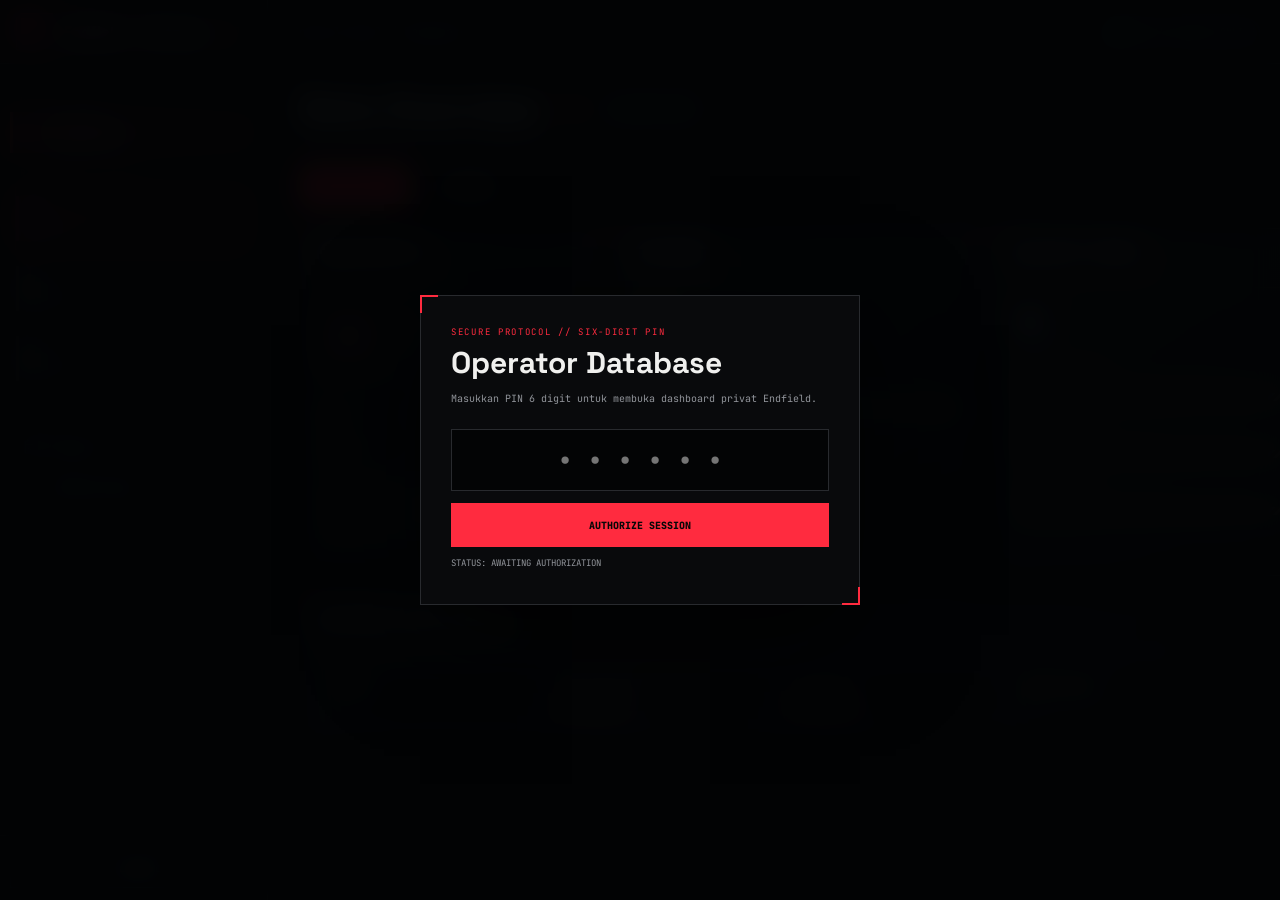
==== index.html @ 93e04195 "Add files via upload" ====
<!DOCTYPE html>
<html lang="id">
<head>
  <meta charset="UTF-8">
  <meta name="viewport" content="width=device-width, initial-scale=1.0">
  <meta name="theme-color" content="#050607">

  <title>Endfield Protocol Dashboard</title>

  <link rel="icon" type="image/png"
        href="https://cdn2.cdnstep.com/uZonBNFhuQtCPjNRKuWd/cover-2.thumb256.png">
  <link rel="preconnect" href="https://fonts.googleapis.com">
  <link rel="preconnect" href="https://fonts.gstatic.com" crossorigin>
  <link href="https://fonts.googleapis.com/css2?family=JetBrains+Mono:wght@400;500;600;700;800&family=Space+Grotesk:wght@600;700&display=swap"
        rel="stylesheet">
  <link rel="stylesheet" href="./dashboard.css?v=20260714-live11">
</head>

<body>
  <div class="background-media" aria-hidden="true"></div>

  <div class="app-shell">
    <aside id="sidebar" class="sidebar">
      <div class="brand">
        <div class="brand-logo">
          <img
            src="https://raw.githubusercontent.com/Yue-plus/endfield_icons/main/svg/endfield-industries.svg"
            alt="Endfield Industries">
        </div>

        <div class="brand-copy">
          <span class="brand-title">Endfield <span class="brand-slash">//</span> Protocol</span>
          <span class="brand-beta">BETA</span>
        </div>
      </div>

      <nav class="sidebar-nav">
        <div class="nav-label">Control Panel</div>

        <button class="nav-button active" type="button">
          <span class="nav-icon">▦</span>
          <span>Dashboard</span>
        </button>

        <div class="nav-label">Registered Accounts</div>
        <div id="accountMiniList" class="account-mini-list"></div>

        <div class="nav-label">Actions</div>

        <button id="sidebarCheckinButton" class="nav-button" type="button">
          <span class="nav-icon nav-svg-icon">
            <svg viewBox="0 0 24 24" aria-hidden="true">
                <path d="M7 2v3M17 2v3M3.5 9h17M5 4h14a2 2 0 0 1 2 2v13a2 2 0 0 1-2 2H5a2 2 0 0 1-2-2V6a2 2 0 0 1 2-2Z"/>
                <path d="m8 15 2.2 2.2L16.5 11"/>
              </svg>
          </span>
          <span>Check-in</span>
        </button>

        <button id="sidebarRefreshButton" class="nav-button" type="button">
          <span class="nav-icon">↻</span>
          <span>Refresh Data</span>
        </button>
      </nav>

      <div class="sidebar-footer">
        <button id="logoutButton" class="logout-button" type="button">
          ⇱ Logout
        </button>
      </div>
    </aside>

    <section class="main-shell">
      <header class="topbar">
        <div class="topbar-title">
          <button id="mobileMenuButton"
                  class="mobile-menu-button"
                  type="button"
                  aria-label="Buka menu">☰</button>
          <span>Control Panel / Dashboard</span>
        </div>

        <div class="topbar-status">
          <span id="networkIndicator" class="online-dot"></span>
          <span>Global Network Online</span>
        </div>
      </header>

      <main class="main-content">
        <div class="content-width">
          <section class="page-heading">
            <div class="page-title-row">
              <h1>Data Overview</h1>
              <span class="badge">Global</span>
              <span id="cacheBadge" class="badge cyan">Awaiting sync</span>
            </div>
            <p>Real-time operator account information</p>
          </section>

          <div class="dashboard-toolbar">
            <button id="checkinButton"
                    class="action-button primary"
                    type="button">
              <span class="button-svg-icon">
                <svg viewBox="0 0 24 24" aria-hidden="true">
                <path d="M7 2v3M17 2v3M3.5 9h17M5 4h14a2 2 0 0 1 2 2v13a2 2 0 0 1-2 2H5a2 2 0 0 1-2-2V6a2 2 0 0 1 2-2Z"/>
                <path d="m8 15 2.2 2.2L16.5 11"/>
              </svg>
              </span>
              <span>Check-in</span>
            </button>

            <button id="refreshButton"
                    class="action-button"
                    type="button">
              <span>↻</span>
              <span>Refresh</span>
            </button>

            <span id="toolbarInfo" aria-hidden="true"></span>
          </div>

          <section class="overview-grid">
            <!-- USER PROFILE -->
            <article class="panel user-panel">
              <header class="panel-header">
                <div>
                  <h2>User Profile</h2>
                  <small>User profile</small>
                </div>
                <span>01</span>
              </header>

              <div class="user-profile-body">
                <div class="profile-identity">
                  <div id="profileAvatar"
                       class="profile-avatar">
                    <span
                      id="profileAvatarFallback"
                      class="profile-avatar-fallback"
                      aria-hidden="true">
                    <svg viewBox="0 0 24 24">
                      <circle cx="12" cy="8" r="4"></circle>
                      <path d="M4.5 21c.8-5 3.2-7.5 7.5-7.5S18.7 16 19.5 21"></path>
                      <path d="M7.5 5.8 5.8 4.2M16.5 5.8l1.7-1.6"></path>
                    </svg>
                  </span>
                    <img id="profileAvatarImage"
                         alt="Avatar akun"
                         hidden>
                  </div>

                  <div>
                    <h3 id="profileName">—</h3>
                    <p id="profileLevelLabel">Lv.—</p>
                  </div>
                </div>

                <div class="identity-list">
                  <div class="identity-row">
                    <span>UID</span>
                    <strong
                      id="profileUid"
                      class="copyable-value"
                      role="button"
                      tabindex="0"
                      aria-label="Salin UID akun"
                      title="Klik untuk menyalin UID">—</strong>
                  </div>

                  <div class="identity-row">
                    <span>Server</span>
                    <strong id="profileServer">—</strong>
                  </div>
                </div>

                <div class="profile-stats">
                  <div class="metric-box">
                    <span>Operators</span>
                    <strong id="operatorCount">—</strong>
                  </div>

                  <div class="metric-box">
                    <span>Level</span>
                    <strong id="authorityLevel">—</strong>
                  </div>

                  <div class="metric-box">
                    <span>Exploration Level</span>
                    <strong id="explorationLevel">—</strong>
                  </div>
                </div>
              </div>
            </article>

            <!-- STAMINA -->
            <article class="panel stamina-panel">
              <header class="panel-header">
                <div>
                  <h2>Stamina</h2>
                  <small>Sanity / energy</small>
                </div>
                <span>02</span>
              </header>

              <div class="stamina-body">
                <div class="feature-icon stamina-icon">
                  <img
                    src="https://endfield.wiki.gg/images/Sanity.png"
                    alt="Sanity"
                    referrerpolicy="no-referrer">
                </div>

                <div class="stamina-value-row">
                  <strong id="sanityCurrent">—</strong>
                  <span>/</span>
                  <span id="sanityMax">316</span>
                </div>

                <div class="progress-track stamina-track">
                  <div id="sanityProgress"
                       class="progress-fill stamina-fill"></div>
                </div>

                <p id="sanityRecoveryText"
                   class="stamina-recovery">
                  Loading stamina data...
                </p>

                <div class="stamina-meta">
                  <div>
                    <span>Full recovery</span>
                    <strong id="sanityRecoveryTime">—</strong>
                  </div>
                  <div>
                    <span>Last data update</span>
                    <strong id="dataUpdatedAt">—</strong>
                  </div>
                </div>
              </div>
            </article>

            <!-- ACTIVITY TASKS -->
            <article class="panel activity-panel">
              <header class="panel-header">
                <div>
                  <h2>Activity Tasks</h2>
                  <small>Activity</small>
                </div>
                <span>03</span>
              </header>

              <div class="activity-body">
                <div class="feature-icon activity-icon">
                  <img
                    src="https://endfield.wiki.gg/images/thumb/Guide_icon.png/40px-Guide_icon.png?4670a8"
                    alt="Activity Tasks"
                    referrerpolicy="no-referrer">
                </div>

                <div class="task-block">
                  <div class="task-heading">
                    <span>Activity Points</span>
                    <strong>
                      <b id="dailyCurrent">—</b>
                      <small>/</small>
                      <small id="dailyMax">—</small>
                    </strong>
                  </div>
                  <div class="progress-track">
                    <div id="dailyProgress"
                         class="progress-fill daily-fill"></div>
                  </div>
                </div>

                <div class="task-block">
                  <div class="task-heading">
                    <span>Weekly Routine</span>
                    <strong>
                      <b id="weeklyCurrent">—</b>
                      <small>/</small>
                      <small id="weeklyMax">—</small>
                    </strong>
                  </div>
                  <div class="progress-track">
                    <div id="weeklyProgress"
                         class="progress-fill weekly-fill"></div>
                  </div>
                </div>

                <div class="task-block">
                  <div class="task-heading">
                    <span>Protocol Pass</span>
                    <strong>
                      <b id="protocolCurrent">—</b>
                      <small>/</small>
                      <small id="protocolMax">—</small>
                    </strong>
                  </div>
                  <div class="progress-track">
                    <div id="protocolProgress"
                         class="progress-fill protocol-fill"></div>
                  </div>
                </div>
              </div>
            </article>
          </section>

          <section class="panel status-panel">
            <header class="panel-header">
              <div>
                <h2>Account Sync Status</h2>
                <small>Source availability and refresh state</small>
              </div>
              <span>04</span>
            </header>

            <div class="status-body">
              <div class="status-item">
                <span>Username</span>
                <strong id="selectedAccountStatus">—</strong>
              </div>
              <div class="status-item">
                <span>Profile source</span>
                <strong id="profileSourceStatus">Waiting</strong>
              </div>
              <div class="status-item">
                <span>Live source</span>
                <strong id="liveSourceStatus">Waiting</strong>
              </div>
              <div class="status-item">
                <span>Browser refresh</span>
                <strong id="browserRefreshAt">—</strong>
              </div>
            </div>

            <div id="sourceErrors"
                 class="source-errors"
                 hidden></div>
          </section>
        </div>
      </main>
    </section>
  </div>

  <div id="toastRegion"
       class="toast-region"
       aria-live="polite"></div>

  <div id="loginLayer" class="login-layer">
    <form id="loginForm"
          class="login-card"
          autocomplete="off">
      <div class="login-kicker">
        SECURE PROTOCOL // SIX-DIGIT PIN
      </div>

      <h2>Operator Database</h2>

      <p>
        Masukkan PIN 6 digit untuk membuka dashboard privat Endfield.
      </p>

      <input id="pinInput"
             class="pin-input"
             type="password"
             inputmode="numeric"
             maxlength="6"
             placeholder="••••••"
             required>

      <button id="loginButton"
              class="login-button"
              type="submit">
        AUTHORIZE SESSION
      </button>

      <div id="loginMessage"
           class="login-message">
        STATUS: AWAITING AUTHORIZATION
      </div>
    </form>
  </div>

  <script src="./config.js?v=20260714-live11"></script>
  <script src="./dashboard.js?v=20260714-live11"></script>
</body>
</html>
---- dashboard.css ----
:root {
  --bg: #050607;
  --panel: #121315;
  --panel-2: #17181b;
  --line: #282a2e;
  --line-soft: #202226;
  --text: #f0f0ee;
  --muted: #92959b;
  --muted-2: #5a5e65;
  --yellow: #ff2b3f;
  --cyan: #00cde7;
  --green: #3fdc86;
  --red: #ff7b86;
  --blue: #3d9cff;
  --sidebar-width: 268px;
  --topbar-height: 64px;
}

* {
  box-sizing: border-box;
  margin: 0;
  padding: 0;
  border-radius: 0;
}

html,
body {
  width: 100%;
  min-height: 100%;
  background: var(--bg);
  color: var(--text);
  font-family: "JetBrains Mono", monospace;
}

body {
  overflow: hidden;
}

button,
input {
  font: inherit;
}

button {
  color: inherit;
}

[hidden] {
  display: none !important;
}

.background-media {
  position: fixed;
  inset: 0;
  z-index: 0;
  pointer-events: none;
  overflow: hidden;
  background:
    linear-gradient(
      135deg,
      transparent 0 58%,
      rgba(255, 43, 63, 0.07) 58% 58.35%,
      transparent 58.35% 100%
    ),
    radial-gradient(
      circle at 78% 14%,
      rgba(0, 205, 231, 0.16),
      transparent 31%
    ),
    radial-gradient(
      circle at 17% 84%,
      rgba(242, 223, 0, 0.13),
      transparent 32%
    ),
    linear-gradient(
      160deg,
      #0a0e12 0%,
      #06080b 46%,
      #0b1115 100%
    );
}


.background-media::before {
  content: "";
  position: absolute;
  inset: 0;
  background:
    linear-gradient(
      118deg,
      transparent 0 58%,
      rgba(242, 223, 0, 0.055) 58% 58.35%,
      transparent 58.35% 100%
    ),
    linear-gradient(
      118deg,
      transparent 0 69%,
      rgba(0, 205, 231, 0.045) 69% 69.22%,
      transparent 69.22% 100%
    ),
    repeating-linear-gradient(
      90deg,
      rgba(255, 255, 255, 0.018) 0 1px,
      transparent 1px 72px
    ),
    repeating-linear-gradient(
      0deg,
      rgba(255, 255, 255, 0.014) 0 1px,
      transparent 1px 72px
    );
  opacity: 0.9;
}

.background-media::after {
  content: "";
  position: absolute;
  inset: 0;
  background:
    linear-gradient(
      90deg,
      rgba(4, 6, 8, 0.95) 0%,
      rgba(4, 6, 8, 0.78) 31%,
      rgba(5, 8, 11, 0.68) 68%,
      rgba(4, 6, 8, 0.86) 100%
    ),
    linear-gradient(
      180deg,
      rgba(5, 6, 7, 0.68) 0%,
      rgba(5, 6, 7, 0.28) 34%,
      rgba(5, 6, 7, 0.78) 100%
    );
}

body::before {
  content: "ENDFIELD INDUSTRIES // ORIGINIUM NETWORK";
  position: fixed;
  z-index: 0;
  right: -78px;
  bottom: 116px;
  color: rgba(255, 255, 255, 0.025);
  font-family: "JetBrains Mono", monospace;
  font-size: clamp(34px, 5vw, 82px);
  font-weight: 800;
  letter-spacing: 9px;
  white-space: nowrap;
  transform: rotate(-90deg);
  transform-origin: right bottom;
  pointer-events: none;
}

.app-shell {
  position: relative;
  z-index: 1;
  min-height: 100vh;
  display: grid;
  grid-template-columns: var(--sidebar-width) minmax(0, 1fr);
}

.sidebar {
  min-height: 100vh;
  height: 100vh;
  height: 100dvh;
  max-height: 100dvh;
  display: flex;
  flex-direction: column;
  overflow: hidden;
  background:
    linear-gradient(
      180deg,
      rgba(7, 9, 11, 0.96),
      rgba(5, 7, 9, 0.92)
    );
  border-right: 1px solid var(--line);
}

.brand {
  height: var(--topbar-height);
  padding: 0 16px;
  display: flex;
  align-items: center;
  gap: 11px;
  border-bottom: 1px solid var(--line);
  background:
    linear-gradient(
      110deg,
      rgba(255, 43, 63, 0.07),
      transparent 48%
    );
  font-family: "Space Grotesk", sans-serif;
}

.brand-logo {
  width: 37px;
  height: 37px;
  flex: 0 0 37px;
  display: grid;
  place-items: center;
  border: 1px solid rgba(255, 43, 63, 0.48);
  background: rgba(255, 43, 63, 0.08);
  clip-path: polygon(
    14% 0,
    100% 0,
    100% 86%,
    86% 100%,
    0 100%,
    0 14%
  );
}

.brand-logo img {
  width: 27px;
  height: 27px;
  display: block;
  object-fit: contain;
  filter:
    brightness(0)
    saturate(100%)
    invert(28%)
    sepia(93%)
    saturate(4320%)
    hue-rotate(338deg)
    brightness(104%)
    contrast(108%);
}

.brand-copy {
  min-width: 0;
  display: flex;
  align-items: baseline;
  gap: 7px;
  white-space: nowrap;
}

.brand-title {
  overflow: hidden;
  color: var(--text);
  font-size: 15px;
  font-weight: 700;
  letter-spacing: -0.25px;
  text-overflow: ellipsis;
}

.brand-slash {
  color: var(--yellow);
}

.brand-beta {
  flex: 0 0 auto;
  padding: 2px 4px;
  border: 1px solid rgba(255, 43, 63, 0.68);
  color: var(--yellow);
  font-family: "JetBrains Mono", monospace;
  font-size: 7px;
  font-weight: 800;
  letter-spacing: 1px;
}

.sidebar-nav {
  min-height: 0;
  flex: 1 1 auto;
  padding: 14px 10px;
  overflow-x: hidden;
  overflow-y: auto;
  overscroll-behavior: contain;
  scrollbar-width: thin;
  scrollbar-color: rgba(255, 43, 63, 0.40) transparent;
}

.nav-label {
  margin: 14px 10px 8px;
  color: var(--muted-2);
  font-size: 9px;
  letter-spacing: 1.6px;
  text-transform: uppercase;
}

.nav-button {
  width: 100%;
  min-height: 41px;
  padding: 0 12px;
  border: 0;
  background: transparent;
  display: flex;
  align-items: center;
  gap: 11px;
  cursor: pointer;
  color: #c8c9c7;
  font-size: 12px;
  text-align: left;
  transition: 0.15s ease;
}

.nav-button:hover {
  color: var(--text);
  background: rgba(255, 255, 255, 0.045);
}

.nav-button.active {
  color: var(--text);
  background: linear-gradient(90deg, rgba(255, 43, 63, 0.18), rgba(255, 43, 63, 0.08));
  border-left: 3px solid var(--yellow);
  font-weight: 700;
  box-shadow: inset 0 0 0 1px rgba(255, 43, 63, 0.15);
}

.nav-icon {
  width: 19px;
  color: var(--muted);
  text-align: center;
  font-size: 14px;
}

.nav-svg-icon,
.button-svg-icon {
  display: inline-grid;
  place-items: center;
}

.nav-svg-icon svg {
  width: 17px;
  height: 17px;
}

.button-svg-icon svg {
  width: 16px;
  height: 16px;
}

.nav-svg-icon svg,
.button-svg-icon svg {
  fill: none;
  stroke: currentColor;
  stroke-width: 1.8;
  stroke-linecap: square;
  stroke-linejoin: miter;
}

.action-button.primary .button-svg-icon {
  color: #080808;
}

.nav-button.active .nav-icon {
  color: var(--yellow);
  text-shadow: 0 0 8px rgba(255, 43, 63, 0.28);
}

.account-mini-list {
  display: grid;
  gap: 7px;
  margin: 6px 5px 16px;
}

.account-mini {
  position: relative;
  width: 100%;
  padding: 10px 11px 10px 15px;
  border: 1px solid transparent;
  background: #0d0e10;
  cursor: pointer;
  color: var(--muted);
  text-align: left;
  transition: 0.15s ease;
}

.account-mini::before {
  content: "";
  position: absolute;
  left: 0;
  top: 8px;
  bottom: 8px;
  width: 3px;
  background: var(--muted-2);
}

.account-mini:hover {
  color: var(--text);
  border-color: var(--line);
}

.account-mini.active {
  color: var(--text);
  border-color: rgba(255, 43, 63, 0.40);
  background: rgba(255, 43, 63, 0.12);
}

.account-mini.active::before {
  background: var(--yellow);
}

.account-mini-name {
  display: block;
  margin-bottom: 3px;
  font-size: 11px;
  font-weight: 800;
}

.account-mini-meta {
  display: block;
  color: var(--muted);
  font-size: 8px;
  line-height: 1.5;
}

.sidebar-footer {
  position: relative;
  z-index: 2;
  flex: 0 0 auto;
  padding:
    12px
    10px
    calc(12px + env(safe-area-inset-bottom));
  border-top: 1px solid var(--line);
  background: rgba(5, 7, 9, 0.98);
  box-shadow: 0 -12px 26px rgba(0, 0, 0, 0.25);
}

.logout-button {
  width: 100%;
  min-height: 40px;
  border: 1px solid var(--line);
  background: transparent;
  cursor: pointer;
  font-size: 11px;
  font-weight: 700;
}

.logout-button:hover {
  color: var(--red);
  border-color: var(--red);
}

.main-shell {
  min-width: 0;
  min-height: 100vh;
  display: flex;
  flex-direction: column;
}

.topbar {
  height: var(--topbar-height);
  flex: 0 0 var(--topbar-height);
  padding: 0 24px;
  display: flex;
  align-items: center;
  justify-content: space-between;
  gap: 20px;
  border-bottom: 1px solid var(--line);
  background:
    linear-gradient(
      90deg,
      rgba(7, 9, 11, 0.94),
      rgba(11, 14, 17, 0.87)
    );
  backdrop-filter: blur(10px);
}

.topbar-title {
  display: flex;
  align-items: center;
  gap: 12px;
  color: var(--muted);
  font-size: 12px;
}


.topbar-status {
  display: flex;
  align-items: center;
  gap: 9px;
  color: var(--muted);
  font-size: 9px;
  letter-spacing: 1px;
  text-transform: uppercase;
}

.online-dot {
  width: 7px;
  height: 7px;
  background: var(--green);
  box-shadow: 0 0 10px rgba(63, 220, 134, 0.65);
  transition:
    background-color 0.2s ease,
    box-shadow 0.2s ease,
    transform 0.2s ease;
}

.online-dot.data-update {
  background: #26a9ff;
  box-shadow:
    0 0 8px rgba(38, 169, 255, 0.95),
    0 0 20px rgba(38, 169, 255, 0.75);
  animation: network-data-pulse 0.55s ease-in-out infinite;
}

@keyframes network-data-pulse {
  0%,
  100% {
    opacity: 0.35;
    transform: scale(0.82);
  }

  50% {
    opacity: 1;
    transform: scale(1.45);
  }
}

.mobile-menu-button {
  display: none;
  width: 34px;
  height: 34px;
  border: 1px solid var(--line);
  background: #090a0c;
  cursor: pointer;
}

.main-content {
  min-height: 0;
  flex: 1 1 auto;
  overflow-y: auto;
  padding: 28px 32px 60px;
}

.content-width {
  width: min(1450px, 100%);
  margin: 0 auto;
}

.page-heading {
  margin-bottom: 20px;
}

.page-title-row {
  display: flex;
  align-items: center;
  gap: 10px;
  flex-wrap: wrap;
}

.page-title-row h1 {
  font-family: "Space Grotesk", sans-serif;
  font-size: clamp(24px, 3vw, 34px);
  line-height: 1;
}

.page-heading p {
  margin-top: 8px;
  color: var(--muted);
  font-size: 9px;
  letter-spacing: 1.4px;
  text-transform: uppercase;
}

.badge {
  padding: 4px 7px;
  border: 1px solid currentColor;
  color: var(--yellow);
  font-size: 8px;
  letter-spacing: 0.7px;
  text-transform: uppercase;
}

.badge.cyan {
  color: var(--cyan);
}

.dashboard-toolbar {
  margin-bottom: 22px;
  display: flex;
  align-items: center;
  justify-content: flex-start;
  gap: 9px;
  flex-wrap: wrap;
}

.action-button {
  min-height: 40px;
  padding: 0 17px;
  border: 1px solid var(--line);
  background: #090a0c;
  display: inline-flex;
  align-items: center;
  justify-content: center;
  gap: 9px;
  cursor: pointer;
  font-size: 10px;
  font-weight: 800;
  transition: 0.15s ease;
}

.action-button:hover:not(:disabled) {
  color: var(--yellow);
  border-color: var(--yellow);
}

.action-button.primary {
  color: #080808;
  border-color: var(--yellow);
  background: var(--yellow);
}

.action-button.primary:hover:not(:disabled) {
  color: #080808;
  background: #ff3b4f;
}

.action-button:disabled,
.nav-button:disabled {
  opacity: 0.45;
  cursor: wait;
}

#toolbarInfo {
  display: none !important;
}

.overview-grid {
  display: grid;
  grid-template-columns:
    minmax(300px, 0.96fr)
    minmax(360px, 1.1fr)
    minmax(360px, 1.04fr);
  gap: 18px;
  align-items: stretch;
}

.panel {
  position: relative;
  min-width: 0;
  border: 1px solid var(--line);
  background:
    linear-gradient(
      145deg,
      rgba(22, 24, 27, 0.91),
      rgba(13, 15, 18, 0.89)
    );
  backdrop-filter: blur(9px);
}

.panel::before,
.panel::after {
  content: "";
  position: absolute;
  top: -1px;
  width: 9px;
  height: 9px;
  pointer-events: none;
}

.panel::before {
  left: -1px;
  border-top: 2px solid var(--yellow);
  border-left: 2px solid var(--yellow);
}

.panel::after {
  right: -1px;
  border-top: 2px solid var(--yellow);
  border-right: 2px solid var(--yellow);
}

.panel-header {
  min-height: 57px;
  padding: 13px 17px;
  display: flex;
  align-items: flex-start;
  justify-content: space-between;
  gap: 14px;
  border-bottom: 1px solid var(--line-soft);
}

.panel-header h2 {
  font-family: "Space Grotesk", sans-serif;
  font-size: 15px;
  letter-spacing: 0.9px;
  text-transform: uppercase;
}

.panel-header small {
  display: block;
  margin-top: 3px;
  color: var(--muted-2);
  font-size: 8px;
  letter-spacing: 0.5px;
  text-transform: uppercase;
}

.panel-header > span {
  color: #383c42;
  font-size: 9px;
}

.user-profile-body,
.stamina-body,
.activity-body {
  min-height: 260px;
  padding: 20px;
}

.profile-identity {
  display: grid;
  grid-template-columns: 56px minmax(0, 1fr);
  gap: 15px;
  align-items: center;
  margin-bottom: 19px;
  padding-bottom: 14px;
  border-bottom: 1px solid var(--line-soft);
}

.profile-avatar {
  width: 56px;
  height: 56px;
  position: relative;
  display: grid;
  place-items: center;
  overflow: hidden;
  border: 1px solid rgba(255, 43, 63, 0.58);
  background: #25272a;
  color: var(--yellow);
  font-family: "Space Grotesk", sans-serif;
  font-size: 20px;
}

.profile-avatar img {
  width: 100%;
  height: 100%;
  object-fit: cover;
}

.profile-avatar-fallback {
  width: 100%;
  height: 100%;
  display: grid;
  place-items: center;
  color: var(--yellow);
}

.profile-avatar-fallback svg {
  width: 29px;
  height: 29px;
  fill: none;
  stroke: currentColor;
  stroke-width: 1.45;
  stroke-linecap: square;
  stroke-linejoin: miter;
  filter: drop-shadow(0 0 8px rgba(255, 43, 63, 0.26));
}

.profile-identity h3 {
  font-family: "Space Grotesk", sans-serif;
  font-size: 19px;
  line-height: 1;
}

.profile-identity p {
  margin-top: 5px;
  color: var(--muted);
  font-size: 10px;
}

.identity-list {
  display: grid;
  gap: 0;
}

.identity-row {
  min-height: 35px;
  display: grid;
  grid-template-columns: 78px minmax(0, 1fr);
  align-items: center;
  gap: 14px;
  border-bottom: 1px solid var(--line-soft);
  color: var(--muted);
  font-size: 10px;
}

.identity-row strong {
  color: var(--text);
  font-weight: 600;
  text-align: left;
  justify-self: start;
}

.copyable-value {
  position: relative;
  display: inline-flex;
  align-items: center;
  justify-self: start;
  gap: 6px;
  cursor: copy;
  user-select: text;
  transition:
    color 0.15s ease,
    text-shadow 0.15s ease;
}

.copyable-value::after {
  content: "TERSALIN";
  padding: 2px 4px;
  border: 1px solid rgba(0, 205, 231, 0.42);
  background: rgba(0, 205, 231, 0.08);
  color: var(--cyan);
  font-size: 6px;
  font-weight: 700;
  letter-spacing: 0.7px;
  opacity: 0;
  pointer-events: none;
  transform: translateX(-3px);
  transition:
    opacity 0.15s ease,
    transform 0.15s ease;
}

.copyable-value:focus-visible {
  color: var(--cyan);
  outline: 1px solid rgba(0, 205, 231, 0.45);
  outline-offset: 3px;
}

.copyable-value.copied {
  color: var(--cyan);
  text-shadow: 0 0 10px rgba(0, 205, 231, 0.32);
}

.copyable-value.copied::after {
  opacity: 1;
  transform: translateX(0);
}

.profile-stats {
  margin: 10px 0 13px;
  display: grid;
  grid-template-columns: repeat(3, minmax(0, 1fr));
  gap: 7px;
}

.metric-box {
  min-height: 58px;
  padding: 10px 6px;
  display: grid;
  align-content: center;
  gap: 5px;
  border: 1px solid #212327;
  background: #191a1d;
  text-align: center;
}

.metric-box span {
  color: var(--muted);
  font-size: 7px;
  line-height: 1.35;
  text-transform: uppercase;
}

.metric-box strong {
  font-size: 14px;
}


.feature-icon {
  width: 36px;
  height: 36px;
  display: grid;
  place-items: center;
  font-size: 22px;
}

.stamina-icon {
  overflow: hidden;
  padding: 5px;
  color: var(--yellow);
  background: rgba(255, 43, 63, 0.10);
}

.stamina-icon img {
  width: 100%;
  height: 100%;
  display: block;
  object-fit: contain;
}

.activity-icon {
  overflow: hidden;
  padding: 5px;
  color: var(--blue);
  background: rgba(61, 156, 255, 0.08);
}

.activity-icon img {
  width: 100%;
  height: 100%;
  display: block;
  object-fit: contain;
}

.stamina-value-row {
  margin-top: 16px;
  display: flex;
  align-items: baseline;
  gap: 8px;
}

.stamina-value-row strong {
  color: var(--yellow);
  font-size: 30px;
  line-height: 1;
}

.stamina-value-row span {
  color: var(--muted);
  font-size: 17px;
}

.progress-track {
  width: 100%;
  height: 8px;
  position: relative;
  overflow: hidden;
  background:
    repeating-linear-gradient(
      135deg,
      #42454a 0 3px,
      #25272b 3px 6px
    );
}

.stamina-track {
  margin-top: 14px;
}

.progress-fill {
  height: 100%;
  width: 0%;
  transition: width 0.3s ease;
}

.stamina-fill {
  background:
    repeating-linear-gradient(
      135deg,
      #ff5164 0 4px,
      #c9152c 4px 8px
    );
}

.daily-fill {
  background: #a8adb3;
}

.weekly-fill {
  background: var(--cyan);
}

.protocol-fill {
  background: linear-gradient(90deg, #d4d7da, #ffffff);
}

.stamina-recovery {
  margin-top: 12px;
  min-height: 18px;
  color: var(--yellow);
  font-size: 9px;
  font-weight: 700;
}

.stamina-meta {
  margin-top: 18px;
  display: grid;
  grid-template-columns: 1fr 1fr;
  gap: 8px;
}

.stamina-meta > div {
  min-width: 0;
  padding: 10px;
  border: 1px solid var(--line-soft);
  background: #0e0f11;
}

.stamina-meta span {
  display: block;
  color: var(--muted);
  font-size: 7px;
  text-transform: uppercase;
}

.stamina-meta strong {
  display: block;
  margin-top: 5px;
  font-size: 9px;
  line-height: 1.45;
  word-break: break-word;
}

.activity-body {
  display: flex;
  flex-direction: column;
}

.task-block {
  margin-top: 18px;
}

.task-heading {
  margin-bottom: 9px;
  display: flex;
  align-items: baseline;
  justify-content: space-between;
  gap: 15px;
  color: var(--muted);
  font-size: 10px;
}

.task-heading strong {
  color: var(--text);
  font-size: 17px;
  white-space: nowrap;
}

.task-heading strong small {
  color: var(--muted);
  font-size: 10px;
  font-weight: 500;
}

.status-panel {
  margin-top: 18px;
}

.status-body {
  padding: 16px 18px;
  display: grid;
  grid-template-columns: repeat(4, minmax(0, 1fr));
  gap: 10px;
}

.status-item {
  min-width: 0;
  padding: 12px;
  border: 1px solid var(--line-soft);
  background: #0d0e10;
}

.status-item span {
  display: block;
  color: var(--muted);
  font-size: 8px;
  text-transform: uppercase;
}

.status-item strong {
  display: block;
  margin-top: 6px;
  font-size: 10px;
  word-break: break-word;
}

.status-ok {
  color: var(--green) !important;
}

.status-warning {
  color: var(--yellow) !important;
}

.status-error {
  color: var(--red) !important;
}

.source-errors {
  margin: 0 18px 18px;
  padding: 12px;
  border: 1px solid rgba(255, 92, 102, 0.35);
  background: rgba(255, 92, 102, 0.07);
  color: #ff9ba2;
  font-size: 9px;
  line-height: 1.65;
  white-space: pre-line;
}

.toast-region {
  position: fixed;
  z-index: 12000;
  top: 78px;
  right: 22px;
  width: min(390px, calc(100vw - 28px));
  display: grid;
  gap: 10px;
  pointer-events: none;
}

.toast {
  position: relative;
  overflow: hidden;
  padding: 14px 42px 14px 15px;
  border: 1px solid #27547a;
  background: #0b1b2a;
  box-shadow: 0 18px 50px rgba(0, 0, 0, 0.38);
  pointer-events: auto;
  animation: toast-in 0.22s ease-out;
}

.toast.success {
  border-color: #286745;
  background: #0d2419;
}

.toast.warning {
  border-color: #665c16;
  background: #26230b;
}

.toast.error {
  border-color: #77343a;
  background: #2a1114;
}

.toast-title {
  display: flex;
  align-items: center;
  gap: 9px;
  font-size: 11px;
  font-weight: 800;
}

.toast-message {
  margin-top: 6px;
  color: #b8bec5;
  font-size: 9px;
  line-height: 1.6;
  white-space: pre-line;
}

.toast-close {
  position: absolute;
  top: 10px;
  right: 11px;
  width: 24px;
  height: 24px;
  border: 0;
  background: transparent;
  color: var(--muted);
  cursor: pointer;
}

.toast-progress {
  position: absolute;
  left: 0;
  bottom: 0;
  width: 100%;
  height: 2px;
  background: var(--blue);
  transform-origin: left;
  animation: toast-progress 6s linear forwards;
}

.toast.success .toast-progress {
  background: var(--green);
}

.toast.warning .toast-progress {
  background: var(--yellow);
}

.toast.error .toast-progress {
  background: var(--red);
}

@keyframes toast-in {
  from {
    opacity: 0;
    transform: translateY(-8px) translateX(12px);
  }
  to {
    opacity: 1;
    transform: translate(0);
  }
}

@keyframes toast-progress {
  from { transform: scaleX(1); }
  to { transform: scaleX(0); }
}

.login-layer {
  position: fixed;
  inset: 0;
  z-index: 15000;
  display: grid;
  place-items: center;
  padding: 20px;
  background: rgba(3, 4, 5, 0.95);
  backdrop-filter: blur(14px);
}

.login-card {
  position: relative;
  width: min(440px, 100%);
  padding: 30px;
  border: 1px solid var(--line);
  background: #090a0c;
  box-shadow: 0 30px 100px rgba(0, 0, 0, 0.55);
}

.login-card::before,
.login-card::after {
  content: "";
  position: absolute;
  width: 16px;
  height: 16px;
}

.login-card::before {
  top: -1px;
  left: -1px;
  border-top: 2px solid var(--yellow);
  border-left: 2px solid var(--yellow);
}

.login-card::after {
  right: -1px;
  bottom: -1px;
  border-right: 2px solid var(--yellow);
  border-bottom: 2px solid var(--yellow);
}

.login-kicker {
  color: var(--yellow);
  font-size: 9px;
  letter-spacing: 1.7px;
}

.login-card h2 {
  margin-top: 10px;
  font-family: "Space Grotesk", sans-serif;
  font-size: 30px;
  line-height: 1;
}

.login-card p {
  margin-top: 12px;
  color: var(--muted);
  font-size: 10px;
  line-height: 1.7;
}

.pin-input {
  width: 100%;
  height: 62px;
  margin-top: 22px;
  padding-left: 14px;
  border: 1px solid var(--line);
  outline: 0;
  background: #030405;
  color: var(--yellow);
  text-align: center;
  font-size: 27px;
  font-weight: 800;
  letter-spacing: 14px;
}

.pin-input:focus {
  border-color: var(--yellow);
  box-shadow: 0 0 22px rgba(255, 43, 63, 0.10);
}

.login-button {
  width: 100%;
  height: 44px;
  margin-top: 12px;
  border: 1px solid var(--yellow);
  background: var(--yellow);
  color: #070707;
  cursor: pointer;
  font-size: 10px;
  font-weight: 800;
}

.login-message {
  min-height: 17px;
  margin-top: 10px;
  color: var(--muted);
  font-size: 9px;
  line-height: 1.5;
}

.login-message.error {
  color: var(--red);
}

@media (max-width: 1180px) {
  :root {
    --sidebar-width: 232px;
  }

  .overview-grid {
    grid-template-columns: minmax(280px, 0.9fr) minmax(360px, 1.1fr);
  }

  .activity-panel {
    grid-column: 1 / -1;
  }

  .status-body {
    grid-template-columns: 1fr 1fr;
  }
}

@media (max-width: 820px) {
  html,
  body {
    width: 100%;
    height: 100%;
    min-height: 100%;
    overflow: hidden;
  }

  .app-shell {
    width: 100%;
    height: 100vh;
    height: 100dvh;
    min-height: 0;
    overflow: hidden;
  }

  .app-shell {
    grid-template-columns: 1fr;
  }

  .sidebar {
    position: fixed;
    z-index: 11000;
    inset: 0 auto 0 0;
    width: min(300px, 88vw);
    height: 100vh;
    height: 100dvh;
    max-height: 100dvh;
    transform: translateX(-105%);
    transition: transform 0.2s ease;
    box-shadow: 30px 0 70px rgba(0, 0, 0, 0.56);
  }

  .sidebar.open {
    transform: translateX(0);
  }

  .mobile-menu-button {
    display: grid;
    place-items: center;
  }

  .topbar {
    min-width: 0;
    padding: 0 12px;
  }

  .topbar-title {
    min-width: 0;
    gap: 9px;
    font-size: 10px;
  }

  .topbar-title > span:last-child {
    overflow: hidden;
    white-space: nowrap;
    text-overflow: ellipsis;
  }

  .main-shell {
    width: 100%;
    height: 100vh;
    height: 100dvh;
    min-height: 0;
    overflow: hidden;
  }

  .main-content {
    min-height: 0;
    flex: 1 1 auto;
    overflow-x: hidden;
    overflow-y: auto;
    overscroll-behavior-y: contain;
    -webkit-overflow-scrolling: touch;
    padding:
      18px
      12px
      calc(32px + env(safe-area-inset-bottom));
  }


  .overview-grid {
    grid-template-columns: 1fr;
  }

  .activity-panel {
    grid-column: auto;
  }

  /*
   * Cadangan ruang untuk navigation bar Android.
   * env(safe-area-inset-bottom) sering 0 pada Android Chrome,
   * sehingga ditambahkan 82px secara eksplisit.
   */
  .sidebar-footer {
    padding-bottom:
      calc(82px + env(safe-area-inset-bottom));
  }

  .main-content {
    padding-bottom:
      calc(94px + env(safe-area-inset-bottom));
  }
}

@media (max-width: 540px) {
  .topbar-status {
    display: none;
  }

  .dashboard-toolbar {
    display: grid;
    grid-template-columns: 1fr 1fr;
  }

  .action-button {
    width: 100%;
  }

  #toolbarInfo {
    grid-column: 1 / -1;
    margin-left: 0;
  }

  .profile-stats {
    grid-template-columns: repeat(3, minmax(0, 1fr));
    gap: 5px;
  }

  .metric-box {
    min-height: 54px;
    padding-inline: 3px;
  }

  .metric-box span {
    font-size: 6px;
  }

  .stamina-meta,
  .status-body {
    grid-template-columns: 1fr;
  }

  .toast-region {
    top: 68px;
    right: 14px;
  }
}


@media (max-width: 360px) {
  .profile-stats {
    grid-template-columns: 1fr;
  }

  .dashboard-toolbar {
    grid-template-columns: 1fr;
  }

  .page-title-row h1 {
    font-size: 23px;
  }
}


@media (max-width: 540px) {
  .sidebar-nav {
    padding-top: 8px;
    padding-bottom: 8px;
  }

  .nav-label {
    margin-top: 10px;
  }

  .account-mini {
    padding-top: 8px;
    padding-bottom: 8px;
  }

  .sidebar-footer {
    padding-top: 9px;
  }
}
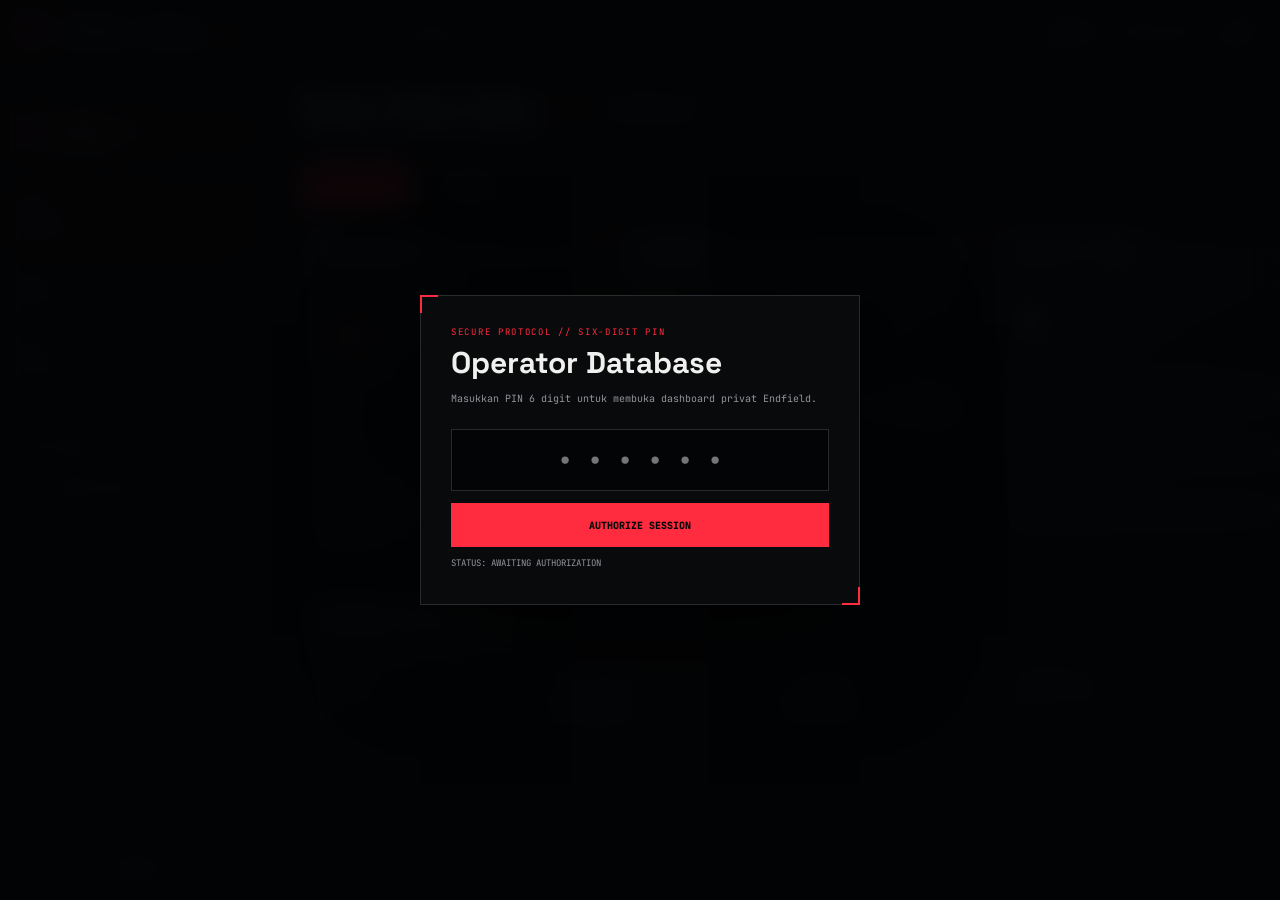
==== commit e5167c1c: "Add files via upload" ====
--- a/index.html
+++ b/index.html
@@ -13,7 +13,7 @@
   <link rel="preconnect" href="https://fonts.gstatic.com" crossorigin>
   <link href="https://fonts.googleapis.com/css2?family=JetBrains+Mono:wght@400;500;600;700;800&family=Space+Grotesk:wght@600;700&display=swap"
         rel="stylesheet">
-  <link rel="stylesheet" href="./dashboard.css?v=20260714-live11">
+  <link rel="stylesheet" href="./dashboard.css?v=20260716-notification13">
 </head>
 
 <body>
@@ -80,9 +80,70 @@
           <span>Control Panel / Dashboard</span>
         </div>
 
-        <div class="topbar-status">
-          <span id="networkIndicator" class="online-dot"></span>
-          <span>Global Network Online</span>
+        <div class="topbar-actions">
+          <div class="topbar-status">
+            <span id="networkIndicator" class="online-dot"></span>
+            <span>Global Network Online</span>
+          </div>
+
+          <div class="notification-center">
+            <button
+              id="notificationButton"
+              class="notification-button"
+              type="button"
+              aria-label="Buka pusat notifikasi"
+              aria-expanded="false">
+              <svg viewBox="0 0 24 24" aria-hidden="true">
+                <path d="M18 8a6 6 0 0 0-12 0c0 7-3 7-3 9h18c0-2-3-2-3-9Z"></path>
+                <path d="M10 21h4"></path>
+              </svg>
+
+              <span
+                id="notificationBadge"
+                class="notification-badge"
+                hidden>0</span>
+            </button>
+
+            <section
+              id="notificationPanel"
+              class="notification-panel"
+              aria-label="Riwayat notifikasi"
+              hidden>
+              <div class="notification-panel-header">
+                <div>
+                  <span class="notification-kicker">SYSTEM ALERTS</span>
+                  <h2>Notifications</h2>
+                </div>
+
+                <button
+                  id="markAllNotificationsRead"
+                  class="notification-text-button"
+                  type="button">
+                  Tandai dibaca
+                </button>
+              </div>
+
+              <div
+                id="notificationList"
+                class="notification-list"></div>
+
+              <div class="notification-panel-footer">
+                <button
+                  id="enableDeviceNotifications"
+                  class="notification-footer-button"
+                  type="button">
+                  Aktifkan notifikasi perangkat
+                </button>
+
+                <button
+                  id="clearNotifications"
+                  class="notification-footer-button danger"
+                  type="button">
+                  Hapus riwayat
+                </button>
+              </div>
+            </section>
+          </div>
         </div>
       </header>
 
@@ -382,7 +443,7 @@
     </form>
   </div>
 
-  <script src="./config.js?v=20260714-live11"></script>
-  <script src="./dashboard.js?v=20260714-live11"></script>
+  <script src="./config.js?v=20260716-notification13"></script>
+  <script src="./dashboard.js?v=20260716-notification13"></script>
 </body>
 </html>
--- a/dashboard.css
+++ b/dashboard.css
@@ -473,6 +473,322 @@
   text-transform: uppercase;
 }
 
+.topbar-actions {
+  position: relative;
+  display: flex;
+  align-items: center;
+  gap: 16px;
+}
+
+.notification-center {
+  position: relative;
+  flex: 0 0 auto;
+}
+
+.notification-button {
+  position: relative;
+  width: 38px;
+  height: 38px;
+  display: grid;
+  place-items: center;
+  border: 1px solid var(--line);
+  background: rgba(15, 17, 20, 0.88);
+  color: var(--muted);
+  cursor: pointer;
+  transition:
+    color 0.16s ease,
+    border-color 0.16s ease,
+    background 0.16s ease,
+    box-shadow 0.16s ease;
+}
+
+.notification-button:hover,
+.notification-button[aria-expanded="true"] {
+  border-color: rgba(255, 43, 63, 0.68);
+  background: rgba(255, 43, 63, 0.1);
+  color: var(--yellow);
+  box-shadow: 0 0 18px rgba(255, 43, 63, 0.12);
+}
+
+.notification-button svg {
+  width: 18px;
+  height: 18px;
+  fill: none;
+  stroke: currentColor;
+  stroke-width: 1.75;
+  stroke-linecap: square;
+  stroke-linejoin: miter;
+}
+
+.notification-badge {
+  position: absolute;
+  top: -5px;
+  right: -5px;
+  min-width: 17px;
+  height: 17px;
+  padding: 0 4px;
+  display: grid;
+  place-items: center;
+  border: 2px solid #080a0c;
+  background: var(--yellow);
+  color: #fff;
+  font-size: 7px;
+  font-weight: 900;
+  line-height: 1;
+  box-shadow: 0 0 12px rgba(255, 43, 63, 0.55);
+}
+
+.notification-panel {
+  position: absolute;
+  z-index: 13000;
+  top: calc(100% + 12px);
+  right: 0;
+  width: min(390px, calc(100vw - 28px));
+  max-height: min(610px, calc(100vh - 90px));
+  overflow: hidden;
+  border: 1px solid rgba(255, 43, 63, 0.42);
+  background:
+    linear-gradient(
+      145deg,
+      rgba(16, 18, 21, 0.99),
+      rgba(7, 9, 12, 0.99)
+    );
+  box-shadow:
+    0 26px 70px rgba(0, 0, 0, 0.58),
+    0 0 28px rgba(255, 43, 63, 0.08);
+  backdrop-filter: blur(18px);
+}
+
+.notification-panel::before {
+  content: "";
+  position: absolute;
+  inset: 0;
+  pointer-events: none;
+  background:
+    linear-gradient(
+      135deg,
+      transparent 0 72%,
+      rgba(255, 43, 63, 0.035) 72% 72.35%,
+      transparent 72.35% 100%
+    );
+}
+
+.notification-panel-header {
+  position: relative;
+  z-index: 1;
+  min-height: 67px;
+  padding: 13px 14px;
+  display: flex;
+  align-items: center;
+  justify-content: space-between;
+  gap: 12px;
+  border-bottom: 1px solid var(--line);
+}
+
+.notification-panel-header h2 {
+  margin: 3px 0 0;
+  font-family: "Space Grotesk", sans-serif;
+  font-size: 17px;
+  line-height: 1;
+}
+
+.notification-kicker {
+  color: var(--yellow);
+  font-size: 7px;
+  font-weight: 800;
+  letter-spacing: 1.7px;
+}
+
+.notification-text-button,
+.notification-footer-button {
+  border: 1px solid var(--line);
+  background: rgba(255, 255, 255, 0.025);
+  color: var(--muted);
+  font-size: 8px;
+  font-weight: 700;
+  cursor: pointer;
+  transition:
+    color 0.15s ease,
+    border-color 0.15s ease,
+    background 0.15s ease;
+}
+
+.notification-text-button {
+  min-height: 30px;
+  padding: 0 9px;
+}
+
+.notification-text-button:hover,
+.notification-footer-button:hover {
+  border-color: rgba(255, 43, 63, 0.52);
+  background: rgba(255, 43, 63, 0.08);
+  color: var(--text);
+}
+
+.notification-list {
+  position: relative;
+  z-index: 1;
+  max-height: 430px;
+  overflow-x: hidden;
+  overflow-y: auto;
+  overscroll-behavior: contain;
+  scrollbar-width: thin;
+  scrollbar-color: rgba(255, 43, 63, 0.38) transparent;
+}
+
+.notification-empty {
+  min-height: 190px;
+  padding: 28px 22px;
+  display: grid;
+  place-items: center;
+  align-content: center;
+  gap: 10px;
+  color: var(--muted);
+  text-align: center;
+}
+
+.notification-empty svg {
+  width: 30px;
+  height: 30px;
+  fill: none;
+  stroke: rgba(255, 255, 255, 0.26);
+  stroke-width: 1.4;
+}
+
+.notification-empty strong {
+  color: var(--text);
+  font-size: 11px;
+}
+
+.notification-empty span {
+  max-width: 250px;
+  font-size: 8px;
+  line-height: 1.65;
+}
+
+.notification-item {
+  width: 100%;
+  padding: 13px 14px;
+  display: grid;
+  grid-template-columns: 33px minmax(0, 1fr) auto;
+  align-items: start;
+  gap: 11px;
+  border: 0;
+  border-bottom: 1px solid var(--line-soft);
+  background: transparent;
+  color: inherit;
+  text-align: left;
+  cursor: pointer;
+}
+
+.notification-item:hover {
+  background: rgba(255, 255, 255, 0.025);
+}
+
+.notification-item.unread {
+  background:
+    linear-gradient(
+      90deg,
+      rgba(255, 43, 63, 0.105),
+      rgba(255, 43, 63, 0.025)
+    );
+}
+
+.notification-item.unread::after {
+  content: "";
+  align-self: center;
+  width: 6px;
+  height: 6px;
+  background: var(--yellow);
+  box-shadow: 0 0 10px rgba(255, 43, 63, 0.7);
+}
+
+.notification-item.read::after {
+  content: "";
+  width: 6px;
+  height: 6px;
+}
+
+.notification-item-icon {
+  width: 33px;
+  height: 33px;
+  display: grid;
+  place-items: center;
+  border: 1px solid rgba(255, 43, 63, 0.34);
+  background: rgba(255, 43, 63, 0.075);
+  color: var(--yellow);
+}
+
+.notification-item.energy .notification-item-icon {
+  border-color: rgba(63, 220, 134, 0.35);
+  background: rgba(63, 220, 134, 0.075);
+  color: var(--green);
+}
+
+.notification-item-icon svg {
+  width: 18px;
+  height: 18px;
+  fill: none;
+  stroke: currentColor;
+  stroke-width: 1.65;
+  stroke-linecap: square;
+  stroke-linejoin: miter;
+}
+
+.notification-item-copy {
+  min-width: 0;
+}
+
+.notification-item-title {
+  display: block;
+  overflow: hidden;
+  color: var(--text);
+  font-size: 10px;
+  font-weight: 800;
+  white-space: nowrap;
+  text-overflow: ellipsis;
+}
+
+.notification-item-message {
+  display: block;
+  margin-top: 5px;
+  color: #9ca3aa;
+  font-size: 8px;
+  line-height: 1.55;
+}
+
+.notification-item-time {
+  display: block;
+  margin-top: 7px;
+  color: #5f666d;
+  font-size: 7px;
+}
+
+.notification-panel-footer {
+  position: relative;
+  z-index: 1;
+  padding: 10px;
+  display: grid;
+  grid-template-columns: minmax(0, 1fr) auto;
+  gap: 8px;
+  border-top: 1px solid var(--line);
+  background: rgba(4, 6, 8, 0.92);
+}
+
+.notification-footer-button {
+  min-height: 34px;
+  padding: 0 10px;
+}
+
+.notification-footer-button.danger {
+  color: #ff8d97;
+}
+
+.notification-footer-button:disabled {
+  cursor: not-allowed;
+  opacity: 0.45;
+}
+
 .online-dot {
   width: 7px;
   height: 7px;
@@ -1417,6 +1733,34 @@
     display: none;
   }
 
+  .topbar-actions {
+    gap: 8px;
+  }
+
+  .notification-button {
+    width: 36px;
+    height: 36px;
+  }
+
+  .notification-panel {
+    position: fixed;
+    top: 68px;
+    right: 10px;
+    left: 10px;
+    width: auto;
+    max-height:
+      calc(100dvh - 164px - env(safe-area-inset-bottom));
+  }
+
+  .notification-list {
+    max-height:
+      calc(100dvh - 310px - env(safe-area-inset-bottom));
+  }
+
+  .notification-panel-footer {
+    grid-template-columns: 1fr;
+  }
+
   .dashboard-toolbar {
     display: grid;
     grid-template-columns: 1fr 1fr;
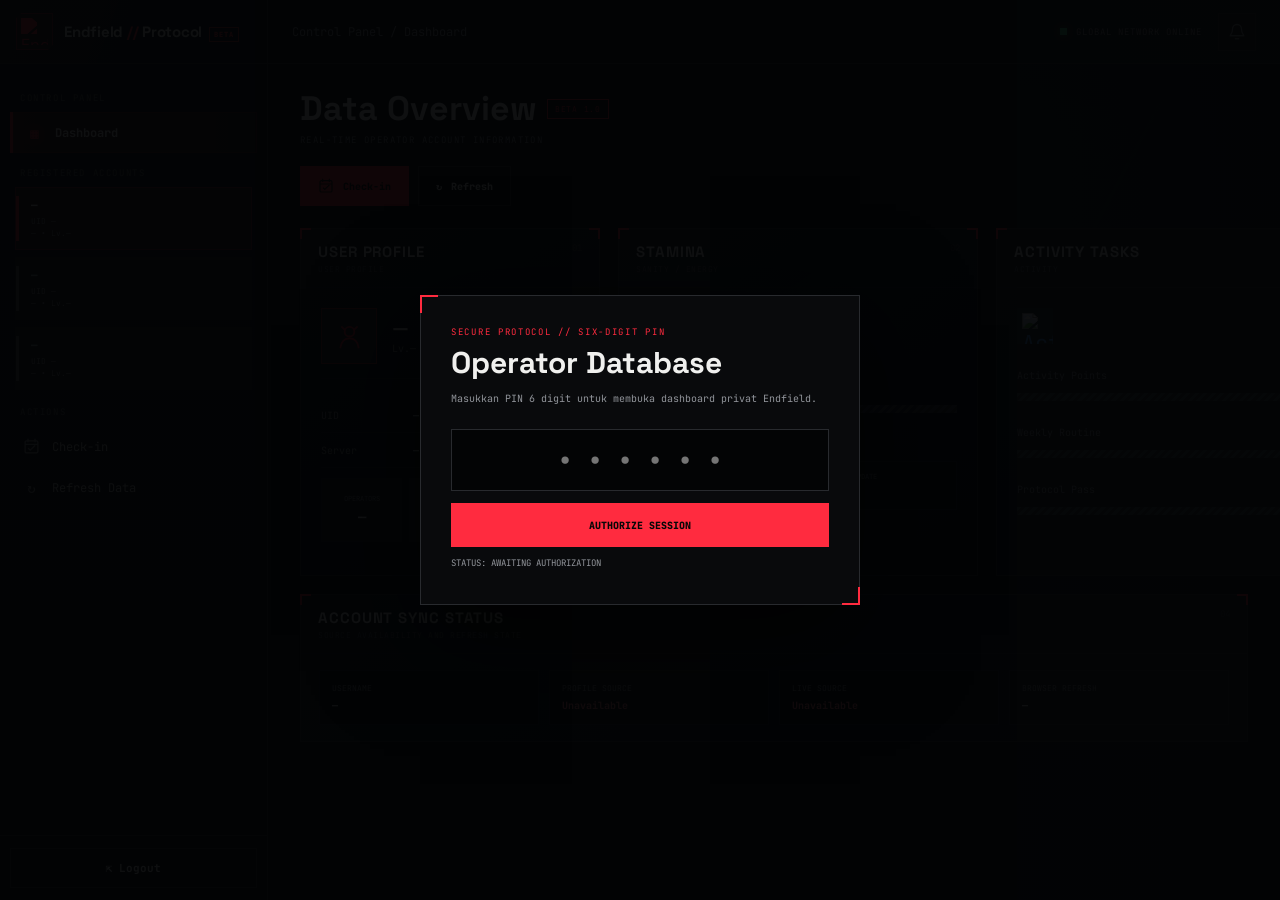
==== commit 23d3d5da: "Add files via upload" ====
--- a/index.html
+++ b/index.html
@@ -13,7 +13,7 @@
   <link rel="preconnect" href="https://fonts.gstatic.com" crossorigin>
   <link href="https://fonts.googleapis.com/css2?family=JetBrains+Mono:wght@400;500;600;700;800&family=Space+Grotesk:wght@600;700&display=swap"
         rel="stylesheet">
-  <link rel="stylesheet" href="./dashboard.css?v=20260716-notification13">
+  <link rel="stylesheet" href="./dashboard.css?v=20260716-notification14">
 </head>
 
 <body>
@@ -104,45 +104,6 @@
                 hidden>0</span>
             </button>
 
-            <section
-              id="notificationPanel"
-              class="notification-panel"
-              aria-label="Riwayat notifikasi"
-              hidden>
-              <div class="notification-panel-header">
-                <div>
-                  <span class="notification-kicker">SYSTEM ALERTS</span>
-                  <h2>Notifications</h2>
-                </div>
-
-                <button
-                  id="markAllNotificationsRead"
-                  class="notification-text-button"
-                  type="button">
-                  Tandai dibaca
-                </button>
-              </div>
-
-              <div
-                id="notificationList"
-                class="notification-list"></div>
-
-              <div class="notification-panel-footer">
-                <button
-                  id="enableDeviceNotifications"
-                  class="notification-footer-button"
-                  type="button">
-                  Aktifkan notifikasi perangkat
-                </button>
-
-                <button
-                  id="clearNotifications"
-                  class="notification-footer-button danger"
-                  type="button">
-                  Hapus riwayat
-                </button>
-              </div>
-            </section>
           </div>
         </div>
       </header>
@@ -152,8 +113,7 @@
           <section class="page-heading">
             <div class="page-title-row">
               <h1>Data Overview</h1>
-              <span class="badge">Global</span>
-              <span id="cacheBadge" class="badge cyan">Awaiting sync</span>
+              <span class="badge">Beta 1.0</span>
             </div>
             <p>Real-time operator account information</p>
           </section>
@@ -404,6 +364,48 @@
     </section>
   </div>
 
+
+  <!-- Root-level notification overlay -->
+  <section
+    id="notificationPanel"
+    class="notification-panel"
+    aria-label="Riwayat notifikasi"
+    hidden>
+    <div class="notification-panel-header">
+      <div>
+        <span class="notification-kicker">SYSTEM ALERTS</span>
+        <h2>Notifications</h2>
+      </div>
+
+      <button
+        id="markAllNotificationsRead"
+        class="notification-text-button"
+        type="button">
+        Tandai dibaca
+      </button>
+    </div>
+
+    <div
+      id="notificationList"
+      class="notification-list"></div>
+
+    <div class="notification-panel-footer">
+      <button
+        id="enableDeviceNotifications"
+        class="notification-footer-button"
+        type="button">
+        Aktifkan notifikasi perangkat
+      </button>
+
+      <button
+        id="clearNotifications"
+        class="notification-footer-button danger"
+        type="button">
+        Hapus riwayat
+      </button>
+    </div>
+  </section>
+
   <div id="toastRegion"
        class="toast-region"
        aria-live="polite"></div>
@@ -443,7 +445,7 @@
     </form>
   </div>
 
-  <script src="./config.js?v=20260716-notification13"></script>
-  <script src="./dashboard.js?v=20260716-notification13"></script>
+  <script src="./config.js?v=20260716-notification14"></script>
+  <script src="./dashboard.js?v=20260716-notification14"></script>
 </body>
 </html>
--- a/dashboard.css
+++ b/dashboard.css
@@ -437,8 +437,11 @@
 }
 
 .topbar {
+  position: relative;
+  z-index: 20000;
   height: var(--topbar-height);
   flex: 0 0 var(--topbar-height);
+  overflow: visible;
   padding: 0 24px;
   display: flex;
   align-items: center;
@@ -451,7 +454,6 @@
       rgba(7, 9, 11, 0.94),
       rgba(11, 14, 17, 0.87)
     );
-  backdrop-filter: blur(10px);
 }
 
 .topbar-title {
@@ -539,24 +541,24 @@
 }
 
 .notification-panel {
-  position: absolute;
-  z-index: 13000;
-  top: calc(100% + 12px);
-  right: 0;
-  width: min(390px, calc(100vw - 28px));
-  max-height: min(610px, calc(100vh - 90px));
+  position: fixed;
+  z-index: 60000;
+  top: calc(var(--topbar-height) + 12px);
+  right: 24px;
+  width: min(410px, calc(100vw - 32px));
+  height: min(610px, calc(100dvh - var(--topbar-height) - 34px));
+  display: flex;
+  flex-direction: column;
   overflow: hidden;
-  border: 1px solid rgba(255, 43, 63, 0.42);
-  background:
-    linear-gradient(
-      145deg,
-      rgba(16, 18, 21, 0.99),
-      rgba(7, 9, 12, 0.99)
-    );
+  border: 1px solid rgba(255, 43, 63, 0.62);
+  background: #0b0d10;
   box-shadow:
-    0 26px 70px rgba(0, 0, 0, 0.58),
-    0 0 28px rgba(255, 43, 63, 0.08);
-  backdrop-filter: blur(18px);
+    0 28px 90px rgba(0, 0, 0, 0.78),
+    0 0 30px rgba(255, 43, 63, 0.12);
+}
+
+.notification-panel[hidden] {
+  display: none !important;
 }
 
 .notification-panel::before {
@@ -576,6 +578,7 @@
 .notification-panel-header {
   position: relative;
   z-index: 1;
+  flex: 0 0 auto;
   min-height: 67px;
   padding: 13px 14px;
   display: flex;
@@ -628,7 +631,9 @@
 .notification-list {
   position: relative;
   z-index: 1;
-  max-height: 430px;
+  min-height: 0;
+  flex: 1 1 auto;
+  max-height: none;
   overflow-x: hidden;
   overflow-y: auto;
   overscroll-behavior: contain;
@@ -767,6 +772,7 @@
 .notification-panel-footer {
   position: relative;
   z-index: 1;
+  flex: 0 0 auto;
   padding: 10px;
   display: grid;
   grid-template-columns: minmax(0, 1fr) auto;
@@ -831,6 +837,8 @@
 }
 
 .main-content {
+  position: relative;
+  z-index: 1;
   min-height: 0;
   flex: 1 1 auto;
   overflow-y: auto;
@@ -920,6 +928,55 @@
   background: #ff3b4f;
 }
 
+
+.action-button,
+.nav-button {
+  position: relative;
+  overflow: hidden;
+}
+
+.action-button.is-loading,
+.nav-button.is-loading {
+  cursor: wait;
+}
+
+.action-button.is-loading::after,
+.nav-button.is-loading::after {
+  content: "";
+  position: absolute;
+  z-index: 5;
+  left: -44%;
+  bottom: 0;
+  width: 44%;
+  height: 3px;
+  background:
+    linear-gradient(
+      90deg,
+      transparent,
+      var(--yellow) 25%,
+      #ff7b86 72%,
+      transparent
+    );
+  box-shadow: 0 0 10px rgba(255, 43, 63, 0.65);
+  animation: action-button-progress 0.95s linear infinite;
+  pointer-events: none;
+}
+
+.action-button.is-loading > *,
+.nav-button.is-loading > * {
+  opacity: 0.72;
+}
+
+@keyframes action-button-progress {
+  from {
+    transform: translateX(0);
+  }
+
+  to {
+    transform: translateX(330%);
+  }
+}
+
 .action-button:disabled,
 .nav-button:disabled {
   opacity: 0.45;
@@ -950,7 +1007,6 @@
       rgba(22, 24, 27, 0.91),
       rgba(13, 15, 18, 0.89)
     );
-  backdrop-filter: blur(9px);
 }
 
 .panel::before,
@@ -1506,7 +1562,6 @@
   place-items: center;
   padding: 20px;
   background: rgba(3, 4, 5, 0.95);
-  backdrop-filter: blur(14px);
 }
 
 .login-card {
@@ -1744,17 +1799,15 @@
 
   .notification-panel {
     position: fixed;
-    top: 68px;
-    right: 10px;
-    left: 10px;
+    z-index: 60000;
+    top: calc(var(--topbar-height) + 8px);
+    right: 8px;
+    bottom:
+      calc(82px + env(safe-area-inset-bottom));
+    left: 8px;
     width: auto;
-    max-height:
-      calc(100dvh - 164px - env(safe-area-inset-bottom));
-  }
-
-  .notification-list {
-    max-height:
-      calc(100dvh - 310px - env(safe-area-inset-bottom));
+    height: auto;
+    max-height: none;
   }
 
   .notification-panel-footer {
@@ -1835,3 +1888,36 @@
     padding-top: 9px;
   }
 }
+
+
+@media (max-width: 820px) {
+  .background-media::before {
+    opacity: 0.45;
+  }
+
+  .panel,
+  .notification-panel,
+  .topbar,
+  .login-layer {
+    backdrop-filter: none !important;
+  }
+
+  .panel {
+    background: #111317;
+  }
+
+  .notification-panel {
+    background: #0b0d10;
+  }
+
+  .notification-panel,
+  .panel {
+    box-shadow: none;
+  }
+
+  .notification-item,
+  .action-button,
+  .nav-button {
+    transition-duration: 0.08s;
+  }
+}
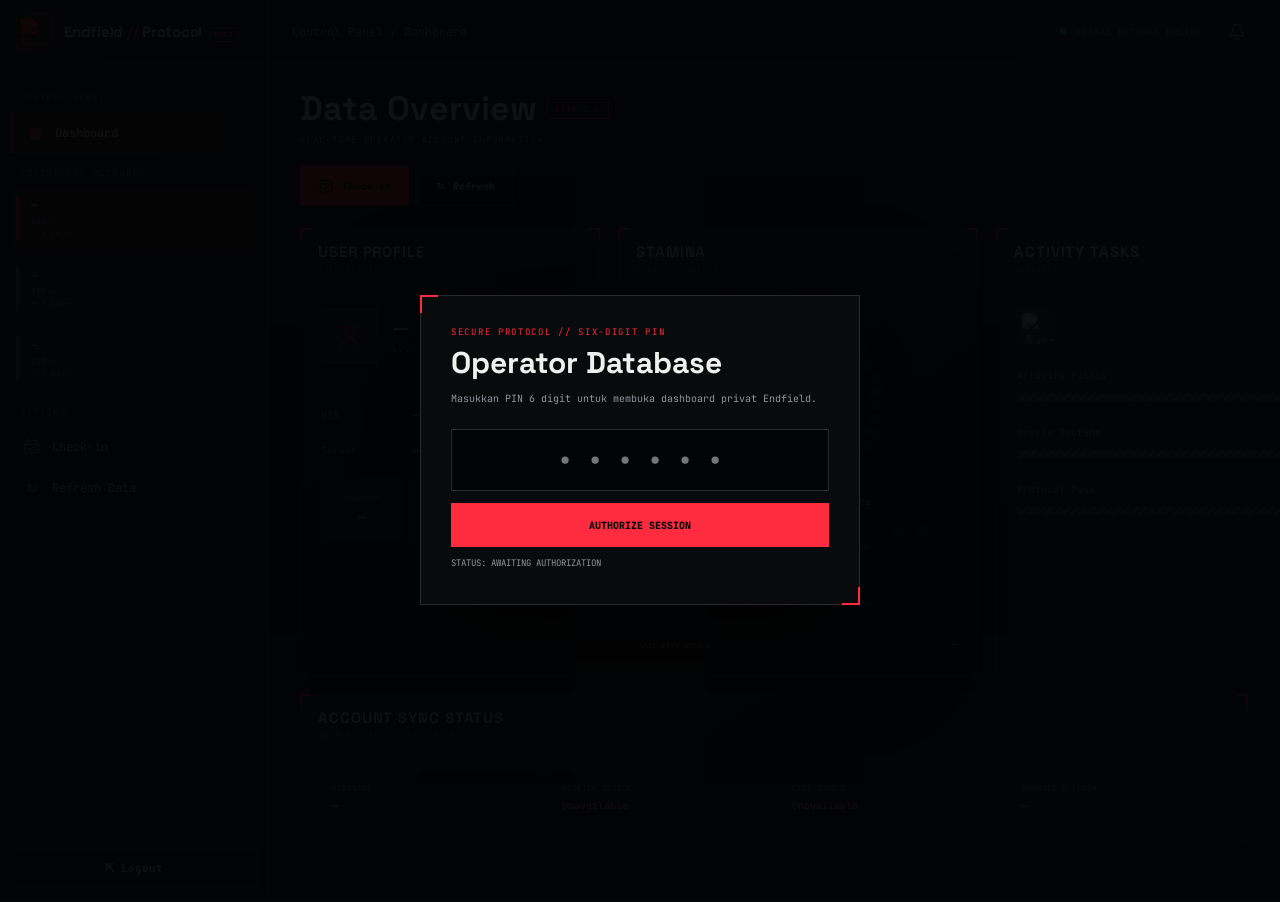
==== commit ff3dc0a4: "Add files via upload" ====
--- a/index.html
+++ b/index.html
@@ -13,7 +13,7 @@
   <link rel="preconnect" href="https://fonts.gstatic.com" crossorigin>
   <link href="https://fonts.googleapis.com/css2?family=JetBrains+Mono:wght@400;500;600;700;800&family=Space+Grotesk:wght@600;700&display=swap"
         rel="stylesheet">
-  <link rel="stylesheet" href="./dashboard.css?v=20260716-notification14">
+  <link rel="stylesheet" href="./dashboard.css?v=20260716-sanity17">
 </head>
 
 <body>
@@ -225,38 +225,123 @@
               </header>
 
               <div class="stamina-body">
-                <div class="feature-icon stamina-icon">
-                  <img
-                    src="https://endfield.wiki.gg/images/Sanity.png"
-                    alt="Sanity"
-                    referrerpolicy="no-referrer">
-                </div>
-
-                <div class="stamina-value-row">
-                  <strong id="sanityCurrent">—</strong>
-                  <span>/</span>
-                  <span id="sanityMax">316</span>
-                </div>
-
-                <div class="progress-track stamina-track">
-                  <div id="sanityProgress"
-                       class="progress-fill stamina-fill"></div>
-                </div>
-
-                <p id="sanityRecoveryText"
-                   class="stamina-recovery">
+                <div
+                  id="sanityGauge"
+                  class="sanity-radial"
+                  role="progressbar"
+                  aria-label="Sanity energy"
+                  aria-valuemin="0"
+                  aria-valuemax="100"
+                  aria-valuenow="0">
+
+                  <svg
+                    class="sanity-radial-svg"
+                    viewBox="0 0 220 220"
+                    aria-hidden="true">
+                    <defs>
+                      <linearGradient
+                        id="sanityGaugeGradient"
+                        x1="15%"
+                        y1="85%"
+                        x2="88%"
+                        y2="12%">
+                        <stop
+                          offset="0%"
+                          stop-color="#8d0718"></stop>
+                        <stop
+                          offset="48%"
+                          stop-color="#ff2b3f"></stop>
+                        <stop
+                          offset="100%"
+                          stop-color="#ff8d97"></stop>
+                      </linearGradient>
+
+                      <mask id="sanitySegmentMask">
+                        <circle
+                          cx="110"
+                          cy="110"
+                          r="82"
+                          fill="none"
+                          stroke="#ffffff"
+                          stroke-width="17"
+                          pathLength="100"
+                          stroke-dasharray="1.62 1.12"
+                          transform="rotate(120 110 110)">
+                        </circle>
+                      </mask>
+                    </defs>
+
+                    <circle
+                      class="sanity-radial-track"
+                      cx="110"
+                      cy="110"
+                      r="82"
+                      fill="none"
+                      pathLength="100"
+                      stroke-dasharray="83.333 16.667"
+                      transform="rotate(120 110 110)"
+                      mask="url(#sanitySegmentMask)">
+                    </circle>
+
+                    <circle
+                      id="sanityGaugeArc"
+                      class="sanity-radial-progress"
+                      cx="110"
+                      cy="110"
+                      r="82"
+                      fill="none"
+                      pathLength="100"
+                      stroke-dasharray="0 100"
+                      transform="rotate(120 110 110)"
+                      mask="url(#sanitySegmentMask)">
+                    </circle>
+                  </svg>
+
+                  <div class="sanity-radial-center">
+                    <span class="sanity-radial-icon">
+                      <img
+                        src="https://endfield.wiki.gg/images/Sanity.png"
+                        alt=""
+                        referrerpolicy="no-referrer">
+                    </span>
+
+                    <strong id="sanityPercent">—%</strong>
+                    <span>Sanity</span>
+                  </div>
+                </div>
+
+                <p
+                  id="sanityGaugeCaption"
+                  class="sanity-radial-caption">
+                  Waiting for live energy data
+                </p>
+
+                <div class="sanity-summary">
+                  <div class="sanity-summary-item">
+                    <span>Current Energy</span>
+                    <strong>
+                      <b id="sanityCurrent">—</b>
+                      <small>
+                        / <span id="sanityMax">—</span>
+                      </small>
+                    </strong>
+                  </div>
+
+                  <div class="sanity-summary-item">
+                    <span>Full Recovery</span>
+                    <strong id="sanityRecoveryTime">—</strong>
+                  </div>
+                </div>
+
+                <p
+                  id="sanityRecoveryText"
+                  class="stamina-recovery">
                   Loading stamina data...
                 </p>
 
-                <div class="stamina-meta">
-                  <div>
-                    <span>Full recovery</span>
-                    <strong id="sanityRecoveryTime">—</strong>
-                  </div>
-                  <div>
-                    <span>Last data update</span>
-                    <strong id="dataUpdatedAt">—</strong>
-                  </div>
+                <div class="sanity-last-update">
+                  <span>Last data update</span>
+                  <strong id="dataUpdatedAt">—</strong>
                 </div>
               </div>
             </article>
@@ -445,7 +530,7 @@
     </form>
   </div>
 
-  <script src="./config.js?v=20260716-notification14"></script>
-  <script src="./dashboard.js?v=20260716-notification14"></script>
+  <script src="./config.js?v=20260716-sanity17"></script>
+  <script src="./dashboard.js?v=20260716-sanity17"></script>
 </body>
 </html>
--- a/dashboard.css
+++ b/dashboard.css
@@ -931,49 +931,211 @@
 
 .action-button,
 .nav-button {
+  --operation-progress: 0%;
+  --operation-color: #ff2b3f;
   position: relative;
   overflow: hidden;
+  isolation: isolate;
+}
+
+/*
+ * COLOR CHANGING PROGRESS
+ * Lapisan transparan memenuhi tombol mengikuti persentase.
+ */
+.action-button.is-loading::before,
+.nav-button.is-loading::before,
+.action-button.is-success::before,
+.nav-button.is-success::before,
+.action-button.is-error::before,
+.nav-button.is-error::before {
+  content: "";
+  position: absolute;
+  z-index: 1;
+  inset: 0 auto 0 0;
+  width: var(--operation-progress);
+  pointer-events: none;
+  background:
+    linear-gradient(
+      90deg,
+      color-mix(
+        in srgb,
+        var(--operation-color) 18%,
+        transparent
+      ),
+      color-mix(
+        in srgb,
+        var(--operation-color) 38%,
+        transparent
+      )
+    );
+  border-right:
+    1px solid
+    color-mix(
+      in srgb,
+      var(--operation-color) 85%,
+      white
+    );
+  box-shadow:
+    10px 0 24px
+    color-mix(
+      in srgb,
+      var(--operation-color) 25%,
+      transparent
+    );
+  transition:
+    width 0.18s linear,
+    background 0.22s ease,
+    border-color 0.22s ease;
+}
+
+/*
+ * Bar utama berada di dasar tombol.
+ * Highlight putih berjalan di atas warna progress.
+ */
+.action-button.is-loading::after,
+.nav-button.is-loading::after,
+.action-button.is-success::after,
+.nav-button.is-success::after,
+.action-button.is-error::after,
+.nav-button.is-error::after {
+  content: "";
+  position: absolute;
+  z-index: 5;
+  left: 0;
+  bottom: 0;
+  width: var(--operation-progress);
+  height: 4px;
+  pointer-events: none;
+  background:
+    linear-gradient(
+      100deg,
+      var(--operation-color) 0%,
+      color-mix(
+        in srgb,
+        var(--operation-color) 72%,
+        white
+      ) 38%,
+      white 50%,
+      var(--operation-color) 62%,
+      color-mix(
+        in srgb,
+        var(--operation-color) 76%,
+        black
+      ) 100%
+    );
+  background-size: 210% 100%;
+  box-shadow:
+    0 0 7px var(--operation-color),
+    0 0 17px
+    color-mix(
+      in srgb,
+      var(--operation-color) 42%,
+      transparent
+    );
+  transition:
+    width 0.18s linear,
+    background 0.22s ease;
 }
 
 .action-button.is-loading,
 .nav-button.is-loading {
   cursor: wait;
+  opacity: 1;
+  color: #f6f7f8;
+  border-color:
+    color-mix(
+      in srgb,
+      var(--operation-color) 75%,
+      #34383d
+    );
+  background: #0b0d10;
+  box-shadow:
+    inset 0 0 0 1px
+    color-mix(
+      in srgb,
+      var(--operation-color) 13%,
+      transparent
+    ),
+    0 0 18px
+    color-mix(
+      in srgb,
+      var(--operation-color) 10%,
+      transparent
+    );
 }
 
 .action-button.is-loading::after,
 .nav-button.is-loading::after {
-  content: "";
-  position: absolute;
-  z-index: 5;
-  left: -44%;
-  bottom: 0;
-  width: 44%;
-  height: 3px;
-  background:
-    linear-gradient(
-      90deg,
-      transparent,
-      var(--yellow) 25%,
-      #ff7b86 72%,
-      transparent
-    );
-  box-shadow: 0 0 10px rgba(255, 43, 63, 0.65);
-  animation: action-button-progress 0.95s linear infinite;
-  pointer-events: none;
+  animation:
+    operation-color-flow
+    0.9s
+    linear
+    infinite;
 }
 
 .action-button.is-loading > *,
-.nav-button.is-loading > * {
-  opacity: 0.72;
-}
-
-@keyframes action-button-progress {
+.nav-button.is-loading > *,
+.action-button.is-success > *,
+.nav-button.is-success > *,
+.action-button.is-error > *,
+.nav-button.is-error > * {
+  position: relative;
+  z-index: 4;
+}
+
+/* Status berhasil. */
+.action-button.is-success,
+.nav-button.is-success {
+  --operation-progress: 100%;
+  --operation-color: #35e58b;
+  cursor: default;
+  opacity: 1;
+  color: #eafff3;
+  border-color: #35e58b;
+  background: #0b1812;
+  box-shadow:
+    inset 0 0 0 1px rgba(53, 229, 139, 0.16),
+    0 0 22px rgba(53, 229, 139, 0.13);
+}
+
+/* Status gagal juga ditampilkan selama 3 detik. */
+.action-button.is-error,
+.nav-button.is-error {
+  --operation-progress: 100%;
+  --operation-color: #ff3048;
+  cursor: default;
+  opacity: 1;
+  color: #fff0f2;
+  border-color: #ff3048;
+  background: #1b090d;
+  box-shadow:
+    inset 0 0 0 1px rgba(255, 48, 72, 0.16),
+    0 0 22px rgba(255, 48, 72, 0.13);
+}
+
+.action-button.is-loading:disabled,
+.nav-button.is-loading:disabled,
+.action-button.is-success:disabled,
+.nav-button.is-success:disabled,
+.action-button.is-error:disabled,
+.nav-button.is-error:disabled {
+  opacity: 1;
+}
+
+@keyframes operation-color-flow {
   from {
-    transform: translateX(0);
+    background-position: 210% 0;
   }
 
   to {
-    transform: translateX(330%);
+    background-position: -110% 0;
+  }
+}
+
+@media (prefers-reduced-motion: reduce) {
+  .action-button.is-loading::after,
+  .nav-button.is-loading::after {
+    animation-duration: 2.2s;
   }
 }
 
@@ -1364,6 +1526,249 @@
   word-break: break-word;
 }
 
+
+/* ==========================================================
+   SANITY RADIAL GAUGE
+   Inspired by Sneat's radialBar layout, recreated in pure SVG
+   to avoid adding the heavy ApexCharts runtime.
+   ========================================================== */
+
+.stamina-body {
+  min-height: 260px;
+  padding: 14px 20px 18px;
+  display: flex;
+  flex-direction: column;
+  align-items: stretch;
+}
+
+.sanity-radial {
+  width: min(214px, 82%);
+  aspect-ratio: 1;
+  position: relative;
+  align-self: center;
+  display: grid;
+  place-items: center;
+  margin-top: -5px;
+}
+
+.sanity-radial-svg {
+  width: 100%;
+  height: 100%;
+  display: block;
+  overflow: visible;
+}
+
+.sanity-radial-track,
+.sanity-radial-progress {
+  stroke-width: 17;
+  stroke-linecap: butt;
+}
+
+.sanity-radial-track {
+  stroke: #292c31;
+  opacity: 0.88;
+}
+
+.sanity-radial-progress {
+  stroke: url(#sanityGaugeGradient);
+  transition:
+    stroke-dasharray 0.55s
+    cubic-bezier(0.22, 1, 0.36, 1);
+  filter:
+    drop-shadow(
+      0 0 5px
+      rgba(255, 43, 63, 0.28)
+    );
+}
+
+.sanity-radial-center {
+  position: absolute;
+  inset: 0;
+  display: grid;
+  place-content: center;
+  justify-items: center;
+  gap: 4px;
+  padding-top: 7px;
+  pointer-events: none;
+}
+
+.sanity-radial-center strong {
+  color: var(--text);
+  font-family: "Space Grotesk", sans-serif;
+  font-size: 30px;
+  font-weight: 700;
+  line-height: 1;
+  letter-spacing: -1.2px;
+}
+
+.sanity-radial-center > span:last-child {
+  color: var(--muted);
+  font-size: 10px;
+  font-weight: 700;
+  letter-spacing: 0.8px;
+  text-transform: uppercase;
+}
+
+.sanity-radial-icon {
+  width: 27px;
+  height: 27px;
+  display: grid;
+  place-items: center;
+  margin-bottom: 2px;
+  border: 1px solid rgba(255, 43, 63, 0.35);
+  background: rgba(255, 43, 63, 0.08);
+}
+
+.sanity-radial-icon img {
+  width: 19px;
+  height: 19px;
+  object-fit: contain;
+}
+
+.sanity-radial-caption {
+  min-height: 18px;
+  margin: -15px 0 12px;
+  color: #c6cbd1;
+  font-size: 9px;
+  font-weight: 700;
+  letter-spacing: 0.15px;
+  text-align: center;
+}
+
+.sanity-summary {
+  display: grid;
+  grid-template-columns: minmax(0, 1fr) minmax(0, 1fr);
+  gap: 8px;
+}
+
+.sanity-summary-item {
+  min-width: 0;
+  min-height: 62px;
+  padding: 10px 11px;
+  display: grid;
+  align-content: center;
+  gap: 6px;
+  border: 1px solid var(--line-soft);
+  background:
+    linear-gradient(
+      145deg,
+      #15171a,
+      #0d0f12
+    );
+}
+
+.sanity-summary-item > span,
+.sanity-last-update > span {
+  color: var(--muted);
+  font-size: 7px;
+  font-weight: 700;
+  letter-spacing: 0.45px;
+  text-transform: uppercase;
+}
+
+.sanity-summary-item strong {
+  color: var(--text);
+  font-size: 14px;
+  line-height: 1;
+}
+
+.sanity-summary-item strong b {
+  color: var(--yellow);
+  font-size: 18px;
+}
+
+.sanity-summary-item strong small {
+  color: var(--muted);
+  font-size: 10px;
+  font-weight: 500;
+}
+
+.sanity-last-update {
+  min-height: 34px;
+  margin-top: 9px;
+  padding-top: 9px;
+  display: flex;
+  align-items: center;
+  justify-content: space-between;
+  gap: 10px;
+  border-top: 1px solid var(--line-soft);
+}
+
+.sanity-last-update strong {
+  color: #b9bec4;
+  font-size: 8px;
+  line-height: 1.4;
+  text-align: right;
+}
+
+.stamina-recovery {
+  margin-top: 10px;
+  min-height: 16px;
+  color: var(--yellow);
+  font-size: 8px;
+  font-weight: 700;
+  text-align: center;
+}
+
+/* Full energy changes the arc to success green. */
+.sanity-radial.is-full .sanity-radial-progress {
+  stroke: #35e58b;
+  filter:
+    drop-shadow(
+      0 0 6px
+      rgba(53, 229, 139, 0.34)
+    );
+}
+
+.sanity-radial.is-full .sanity-radial-icon {
+  border-color: rgba(53, 229, 139, 0.42);
+  background: rgba(53, 229, 139, 0.09);
+}
+
+.sanity-radial.is-full + .sanity-radial-caption {
+  color: #61eea3;
+}
+
+/* Low energy receives a slightly stronger red warning. */
+.sanity-radial.is-low .sanity-radial-progress {
+  stroke: #ff3048;
+  filter:
+    drop-shadow(
+      0 0 7px
+      rgba(255, 48, 72, 0.42)
+    );
+}
+
+@media (max-width: 1180px) {
+  .sanity-radial {
+    width: min(200px, 78%);
+  }
+}
+
+@media (max-width: 820px) {
+  .sanity-radial {
+    width: min(220px, 78vw);
+  }
+
+  .sanity-radial-center strong {
+    font-size: 32px;
+  }
+}
+
+@media (max-width: 430px) {
+  .stamina-body {
+    padding-inline: 16px;
+  }
+
+  .sanity-radial {
+    width: min(210px, 70vw);
+  }
+
+  .sanity-summary {
+    grid-template-columns: 1fr 1fr;
+  }
+}
+
 .activity-body {
   display: flex;
   flex-direction: column;
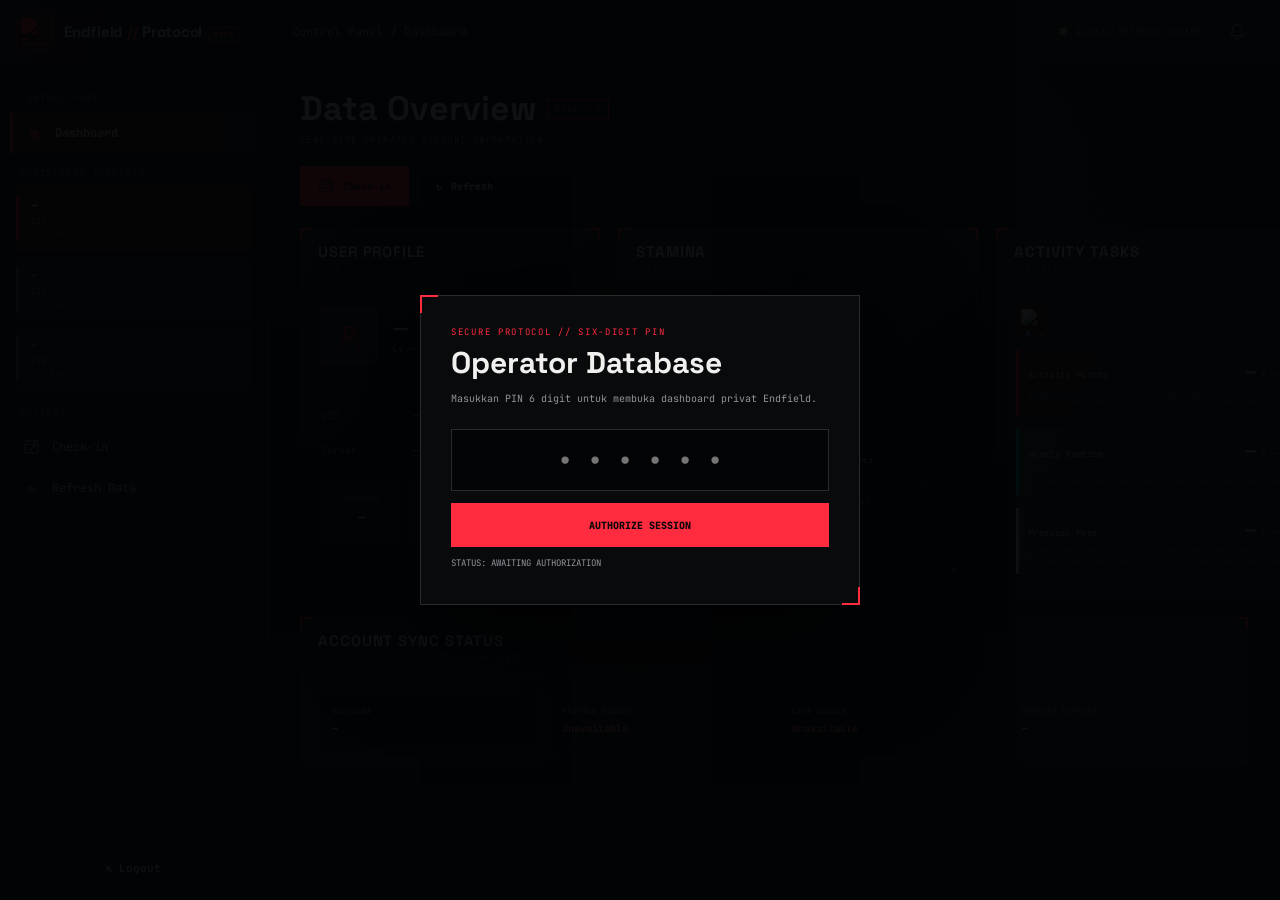
==== commit cfb58b76: "Add files via upload" ====
--- a/index.html
+++ b/index.html
@@ -13,7 +13,7 @@
   <link rel="preconnect" href="https://fonts.gstatic.com" crossorigin>
   <link href="https://fonts.googleapis.com/css2?family=JetBrains+Mono:wght@400;500;600;700;800&family=Space+Grotesk:wght@600;700&display=swap"
         rel="stylesheet">
-  <link rel="stylesheet" href="./dashboard.css?v=20260716-sanity17">
+  <link rel="stylesheet" href="./dashboard.css?v=20260716-meters18">
 </head>
 
 <body>
@@ -295,6 +295,16 @@
                       transform="rotate(120 110 110)"
                       mask="url(#sanitySegmentMask)">
                     </circle>
+
+                    <path
+                      id="sanityGaugeCharge"
+                      class="sanity-radial-charge"
+                      d="M 69 181.014 A 82 82 0 1 1 151 181.014"
+                      fill="none"
+                      pathLength="100"
+                      stroke-dasharray="5 95"
+                      mask="url(#sanitySegmentMask)">
+                    </path>
                   </svg>
 
                   <div class="sanity-radial-center">
@@ -333,12 +343,6 @@
                   </div>
                 </div>
 
-                <p
-                  id="sanityRecoveryText"
-                  class="stamina-recovery">
-                  Loading stamina data...
-                </p>
-
                 <div class="sanity-last-update">
                   <span>Last data update</span>
                   <strong id="dataUpdatedAt">—</strong>
@@ -364,46 +368,79 @@
                     referrerpolicy="no-referrer">
                 </div>
 
-                <div class="task-block">
+                <div class="task-block task-daily">
                   <div class="task-heading">
                     <span>Activity Points</span>
-                    <strong>
-                      <b id="dailyCurrent">—</b>
-                      <small>/</small>
-                      <small id="dailyMax">—</small>
+                    <strong class="task-value">
+                      <span class="task-fraction">
+                        <b id="dailyCurrent">—</b>
+                        <small>/</small>
+                        <small id="dailyMax">—</small>
+                      </span>
+                      <em id="dailyPercent"
+                          class="task-percent">—%</em>
                     </strong>
                   </div>
-                  <div class="progress-track">
+
+                  <div id="dailyMeter"
+                       class="progress-track task-meter daily-meter"
+                       role="progressbar"
+                       aria-label="Activity Points"
+                       aria-valuemin="0"
+                       aria-valuemax="100"
+                       aria-valuenow="0">
                     <div id="dailyProgress"
                          class="progress-fill daily-fill"></div>
                   </div>
                 </div>
 
-                <div class="task-block">
+                <div class="task-block task-weekly">
                   <div class="task-heading">
                     <span>Weekly Routine</span>
-                    <strong>
-                      <b id="weeklyCurrent">—</b>
-                      <small>/</small>
-                      <small id="weeklyMax">—</small>
+                    <strong class="task-value">
+                      <span class="task-fraction">
+                        <b id="weeklyCurrent">—</b>
+                        <small>/</small>
+                        <small id="weeklyMax">—</small>
+                      </span>
+                      <em id="weeklyPercent"
+                          class="task-percent">—%</em>
                     </strong>
                   </div>
-                  <div class="progress-track">
+
+                  <div id="weeklyMeter"
+                       class="progress-track task-meter weekly-meter"
+                       role="progressbar"
+                       aria-label="Weekly Routine"
+                       aria-valuemin="0"
+                       aria-valuemax="100"
+                       aria-valuenow="0">
                     <div id="weeklyProgress"
                          class="progress-fill weekly-fill"></div>
                   </div>
                 </div>
 
-                <div class="task-block">
+                <div class="task-block task-protocol">
                   <div class="task-heading">
                     <span>Protocol Pass</span>
-                    <strong>
-                      <b id="protocolCurrent">—</b>
-                      <small>/</small>
-                      <small id="protocolMax">—</small>
+                    <strong class="task-value">
+                      <span class="task-fraction">
+                        <b id="protocolCurrent">—</b>
+                        <small>/</small>
+                        <small id="protocolMax">—</small>
+                      </span>
+                      <em id="protocolPercent"
+                          class="task-percent">—%</em>
                     </strong>
                   </div>
-                  <div class="progress-track">
+
+                  <div id="protocolMeter"
+                       class="progress-track task-meter protocol-meter"
+                       role="progressbar"
+                       aria-label="Protocol Pass"
+                       aria-valuemin="0"
+                       aria-valuemax="100"
+                       aria-valuenow="0">
                     <div id="protocolProgress"
                          class="progress-fill protocol-fill"></div>
                   </div>
@@ -530,7 +567,7 @@
     </form>
   </div>
 
-  <script src="./config.js?v=20260716-sanity17"></script>
-  <script src="./dashboard.js?v=20260716-sanity17"></script>
+  <script src="./config.js?v=20260716-meters18"></script>
+  <script src="./dashboard.js?v=20260716-meters18"></script>
 </body>
 </html>
--- a/dashboard.css
+++ b/dashboard.css
@@ -2326,3 +2326,458 @@
     transition-duration: 0.08s;
   }
 }
+
+
+/* ==========================================================
+   V18 — RESPONSIVE SANITY CHARGE + TASK ENERGY METERS
+   ========================================================== */
+
+/* Radial size remains balanced in narrow and wide panels. */
+.stamina-body {
+  min-height: 260px;
+  padding: 12px clamp(14px, 4vw, 20px) 16px;
+}
+
+.sanity-radial {
+  width: clamp(174px, 49%, 218px);
+  max-width: 100%;
+  margin: -7px auto -2px;
+}
+
+.sanity-radial-track,
+.sanity-radial-progress {
+  stroke-width: 15;
+}
+
+.sanity-radial-center {
+  gap: 3px;
+  padding-top: 5px;
+}
+
+.sanity-radial-center strong {
+  font-size: clamp(27px, 2.1vw, 31px);
+}
+
+.sanity-radial-center > span:last-child {
+  font-size: 8px;
+  letter-spacing: 1.25px;
+}
+
+.sanity-radial-icon {
+  width: 25px;
+  height: 25px;
+}
+
+.sanity-radial-icon img {
+  width: 17px;
+  height: 17px;
+}
+
+/*
+ * A bright pulse travels over the 300° path, giving the impression
+ * that energy is continuously charging into the segmented gauge.
+ */
+.sanity-radial-charge {
+  stroke: #fff4f5;
+  stroke-width: 6;
+  stroke-linecap: round;
+  opacity: 0;
+  filter:
+    drop-shadow(0 0 4px #ffffff)
+    drop-shadow(0 0 9px rgba(255, 43, 63, 0.9));
+  animation:
+    sanity-charge-orbit
+    1.65s
+    linear
+    infinite;
+  transition: opacity 0.25s ease;
+}
+
+.sanity-radial.has-data .sanity-radial-charge {
+  opacity: 0.88;
+}
+
+.sanity-radial.is-full .sanity-radial-charge {
+  stroke: #d8ffe9;
+  filter:
+    drop-shadow(0 0 4px #ffffff)
+    drop-shadow(0 0 9px rgba(53, 229, 139, 0.9));
+  animation-duration: 2.2s;
+}
+
+@keyframes sanity-charge-orbit {
+  from {
+    stroke-dashoffset: 105;
+  }
+
+  to {
+    stroke-dashoffset: 0;
+  }
+}
+
+.sanity-radial-caption {
+  margin: -10px 0 11px;
+  min-height: 16px;
+  font-size: 8px;
+  letter-spacing: 0.35px;
+}
+
+.sanity-summary {
+  gap: 7px;
+}
+
+.sanity-summary-item {
+  min-height: 58px;
+  padding: 9px 10px;
+}
+
+.sanity-last-update {
+  margin-top: 8px;
+}
+
+/* The redundant "until stamina is full" line has been removed. */
+.stamina-recovery {
+  display: none !important;
+}
+
+/* ----------------------------------------------------------
+   ACTIVITY TASKS — segmented energy rails
+   ---------------------------------------------------------- */
+
+.activity-body {
+  min-height: 260px;
+  padding: 15px clamp(14px, 3vw, 18px) 18px;
+  display: flex;
+  flex-direction: column;
+  justify-content: center;
+  gap: 11px;
+}
+
+.activity-icon {
+  width: 34px;
+  height: 34px;
+  flex: 0 0 34px;
+  margin-bottom: 1px;
+  border: 1px solid rgba(255, 43, 63, 0.26);
+  background: rgba(255, 43, 63, 0.07);
+}
+
+.task-block {
+  --task-color: #ff2b3f;
+  --task-color-soft: rgba(255, 43, 63, 0.13);
+  position: relative;
+  margin-top: 0;
+  padding: 11px 12px 12px;
+  overflow: hidden;
+  border: 1px solid var(--line-soft);
+  background:
+    linear-gradient(
+      112deg,
+      var(--task-color-soft),
+      rgba(13, 15, 18, 0.94) 44%,
+      #0c0e11 100%
+    );
+}
+
+.task-block::before {
+  content: "";
+  position: absolute;
+  top: 0;
+  bottom: 0;
+  left: 0;
+  width: 3px;
+  background: var(--task-color);
+  box-shadow:
+    0 0 10px
+    color-mix(
+      in srgb,
+      var(--task-color) 55%,
+      transparent
+    );
+}
+
+.task-weekly {
+  --task-color: #00c7dd;
+  --task-color-soft: rgba(0, 199, 221, 0.1);
+}
+
+.task-protocol {
+  --task-color: #d9dde4;
+  --task-color-soft: rgba(217, 221, 228, 0.075);
+}
+
+.task-heading {
+  margin-bottom: 9px;
+  gap: 10px;
+}
+
+.task-heading > span {
+  color: #a7adb4;
+  font-size: 9px;
+  font-weight: 700;
+  letter-spacing: 0.35px;
+}
+
+.task-value {
+  display: inline-flex;
+  align-items: center;
+  gap: 9px;
+}
+
+.task-fraction {
+  display: inline-flex;
+  align-items: baseline;
+  gap: 5px;
+}
+
+.task-percent {
+  min-width: 38px;
+  padding: 3px 5px;
+  border: 1px solid
+    color-mix(
+      in srgb,
+      var(--task-color) 42%,
+      #30343a
+    );
+  background:
+    color-mix(
+      in srgb,
+      var(--task-color) 8%,
+      #0c0e11
+    );
+  color: var(--task-color);
+  font-size: 7px;
+  font-style: normal;
+  font-weight: 800;
+  letter-spacing: 0.35px;
+  text-align: center;
+}
+
+.task-meter {
+  height: 12px;
+  padding: 2px;
+  overflow: hidden;
+  border: 1px solid #34383e;
+  background:
+    repeating-linear-gradient(
+      110deg,
+      #292d32 0 7px,
+      #16191d 7px 11px
+    );
+  clip-path:
+    polygon(
+      0 0,
+      calc(100% - 5px) 0,
+      100% 50%,
+      calc(100% - 5px) 100%,
+      0 100%
+    );
+}
+
+.task-meter::after {
+  content: "";
+  position: absolute;
+  inset: 2px;
+  z-index: 3;
+  pointer-events: none;
+  background:
+    repeating-linear-gradient(
+      90deg,
+      transparent 0 17px,
+      rgba(7, 9, 12, 0.68) 17px 19px
+    );
+}
+
+.task-meter .progress-fill {
+  position: relative;
+  z-index: 2;
+  min-width: 0;
+  overflow: hidden;
+  clip-path:
+    polygon(
+      0 0,
+      calc(100% - 4px) 0,
+      100% 50%,
+      calc(100% - 4px) 100%,
+      0 100%
+    );
+  background-size: 220% 100%;
+  transition:
+    width 0.5s
+    cubic-bezier(0.22, 1, 0.36, 1);
+  animation:
+    task-energy-flow
+    2.25s
+    linear
+    infinite;
+}
+
+.task-meter .progress-fill::after {
+  content: "";
+  position: absolute;
+  top: 0;
+  bottom: 0;
+  left: -32px;
+  width: 30px;
+  background:
+    linear-gradient(
+      90deg,
+      transparent,
+      rgba(255, 255, 255, 0.78),
+      transparent
+    );
+  transform: skewX(-16deg);
+  animation:
+    task-meter-scan
+    1.8s
+    ease-in-out
+    infinite;
+}
+
+.daily-fill {
+  background:
+    linear-gradient(
+      90deg,
+      #8f0719,
+      #ff2b3f 52%,
+      #ff7a87
+    );
+}
+
+.weekly-fill {
+  background:
+    linear-gradient(
+      90deg,
+      #006e7d,
+      #00c7dd 54%,
+      #74efff
+    );
+}
+
+.protocol-fill {
+  background:
+    linear-gradient(
+      90deg,
+      #727982,
+      #d9dde4 56%,
+      #ffffff
+    );
+}
+
+.task-meter.is-complete {
+  border-color: rgba(53, 229, 139, 0.5);
+}
+
+.task-meter.is-complete .progress-fill {
+  background:
+    linear-gradient(
+      90deg,
+      #0f8a4b,
+      #35e58b 58%,
+      #a9ffd0
+    );
+}
+
+.task-meter.is-empty .progress-fill {
+  opacity: 0;
+}
+
+.task-meter.is-empty {
+  border-color: rgba(255, 48, 72, 0.38);
+}
+
+@keyframes task-energy-flow {
+  from {
+    background-position: 200% 0;
+  }
+
+  to {
+    background-position: -20% 0;
+  }
+}
+
+@keyframes task-meter-scan {
+  0% {
+    transform:
+      translateX(0)
+      skewX(-16deg);
+    opacity: 0;
+  }
+
+  18% {
+    opacity: 0.9;
+  }
+
+  78% {
+    opacity: 0.9;
+  }
+
+  100% {
+    transform:
+      translateX(520px)
+      skewX(-16deg);
+    opacity: 0;
+  }
+}
+
+@media (max-width: 1180px) {
+  .sanity-radial {
+    width: clamp(176px, 54%, 208px);
+  }
+}
+
+@media (max-width: 820px) {
+  .sanity-radial {
+    width: clamp(184px, 58vw, 218px);
+  }
+
+  .sanity-radial-center strong {
+    font-size: 30px;
+  }
+
+  .activity-body {
+    justify-content: flex-start;
+  }
+}
+
+@media (max-width: 430px) {
+  .stamina-body {
+    padding-inline: 13px;
+  }
+
+  .sanity-radial {
+    width: clamp(178px, 59vw, 204px);
+  }
+
+  .sanity-summary-item {
+    padding-inline: 8px;
+  }
+
+  .activity-body {
+    padding-inline: 12px;
+  }
+
+  .task-block {
+    padding-inline: 10px;
+  }
+
+  .task-heading > span {
+    font-size: 8px;
+  }
+
+  .task-heading strong {
+    font-size: 15px;
+  }
+
+  .task-percent {
+    min-width: 35px;
+  }
+}
+
+@media (prefers-reduced-motion: reduce) {
+  .sanity-radial-charge,
+  .task-meter .progress-fill,
+  .task-meter .progress-fill::after {
+    animation-duration: 4s;
+  }
+}
